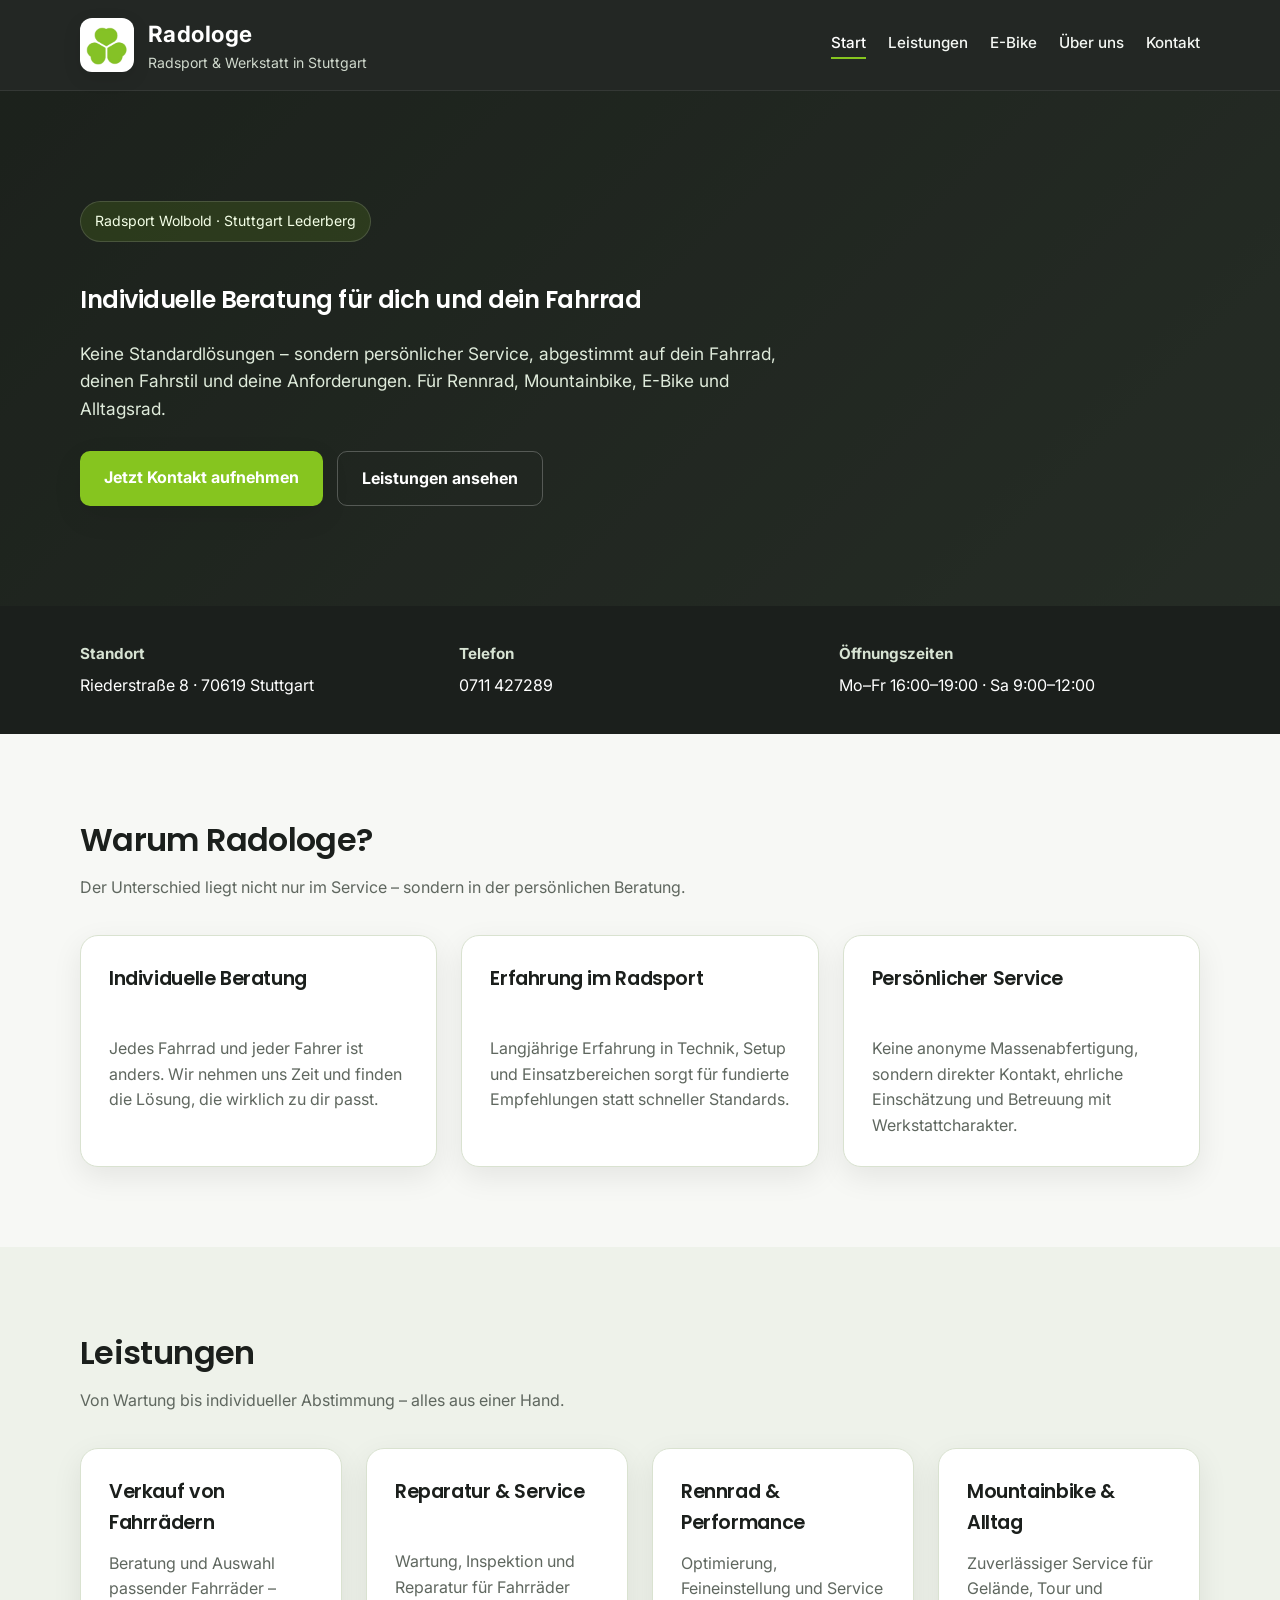
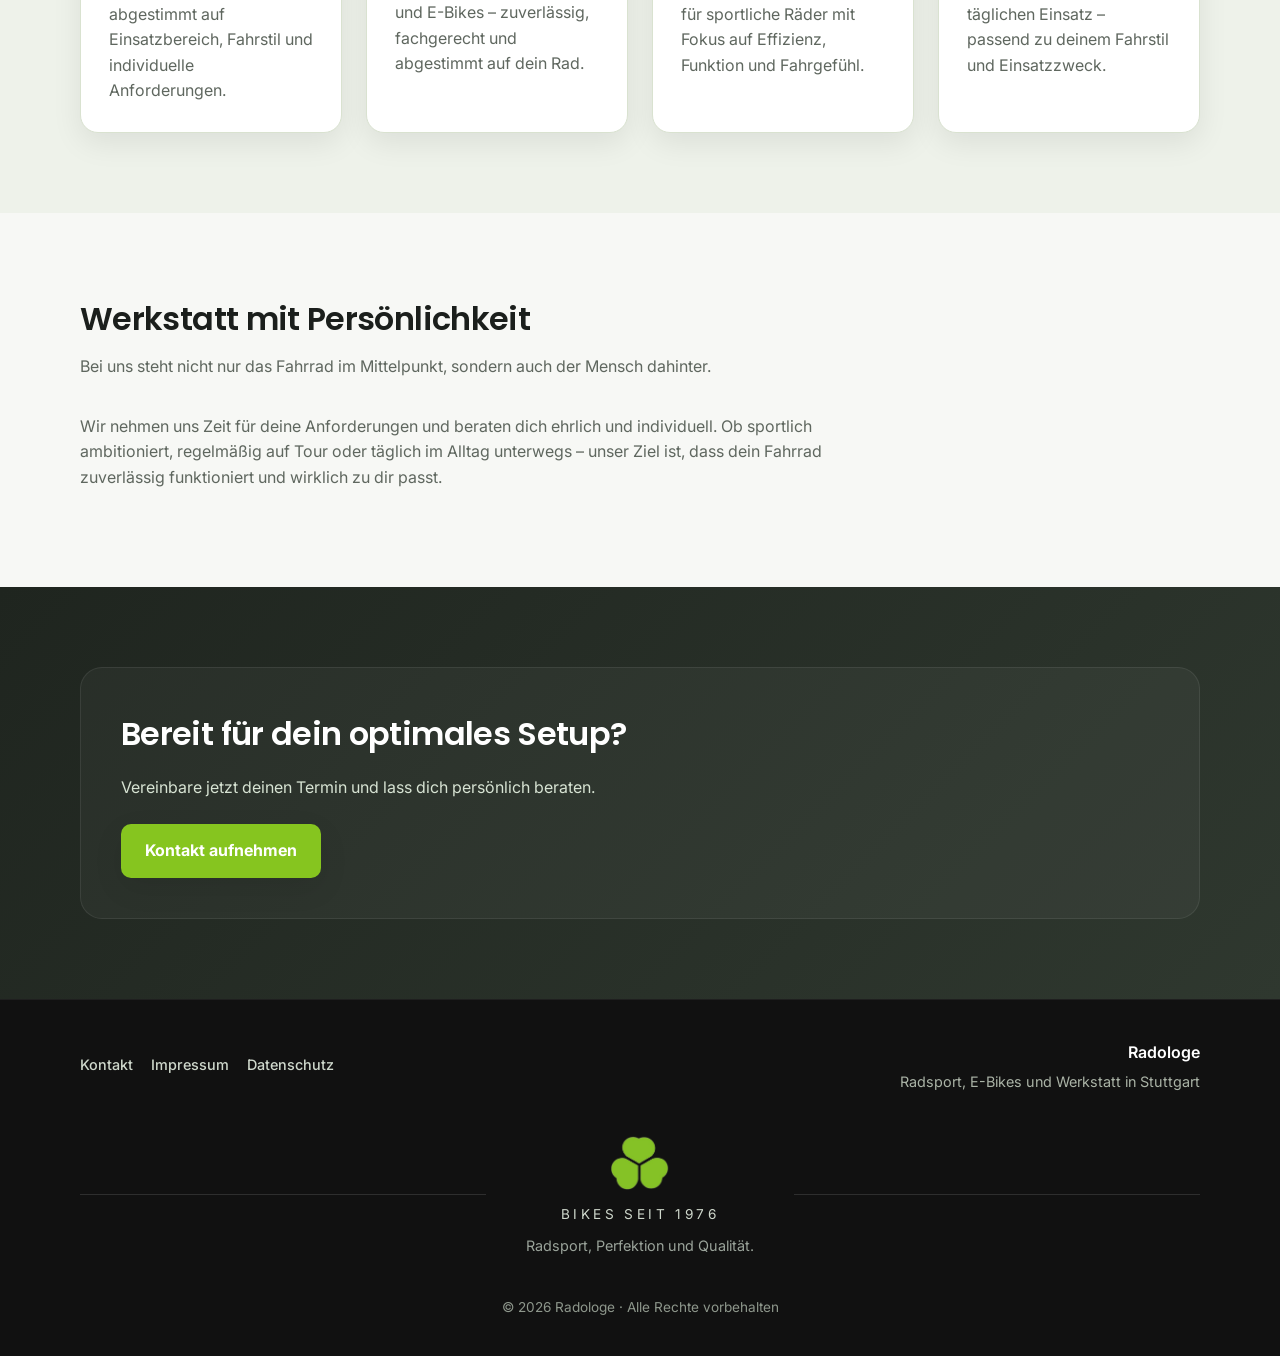
==== index.html @ ca6643ad "Add legal pages and unify footer design" ====
<!DOCTYPE html>
<html lang="de">
<head>
  <meta charset="UTF-8">
  <meta name="viewport" content="width=device-width, initial-scale=1.0">
  <title>Radologe – Fahrradwerkstatt Stuttgart</title>
  <meta name="description" content="Fahrradwerkstatt in Stuttgart mit individueller Beratung für Rennrad, Mountainbike und Alltagsrad. Service, Reparatur und persönliche Betreuung bei Radologe.">
  <link rel="stylesheet" href="assets/css/style.css">
  <link rel="preconnect" href="https://fonts.googleapis.com">
  <link rel="preconnect" href="https://fonts.gstatic.com" crossorigin>

  <link href="https://fonts.googleapis.com/css2?family=Inter:wght@300;400;500;600&family=Poppins:wght@500;600;700&display=swap" rel="stylesheet">
</head>
<body>

<header>
  <div class="container">
    <div class="brand">
      <img src="assets/images/logo.png" alt="Radologe Logo" class="brand-logo">
      <div>
        <p class="brand-title">Radologe</p>
        <p class="brand-subtitle">Radsport & Werkstatt in Stuttgart</p>
      </div>
    </div>

    <nav>
      <a href="./" class="active">Start</a>
      <a href="leistungen/">Leistungen</a>
      <a href="ebike/index.html">E-Bike</a>
      <a href="ueber-uns/index.html">Über uns</a>
      <a href="kontakt/">Kontakt</a>
    </nav>
  </div>
</header>

<main>
  <section class="hero">
    <div class="container">
      <div class="hero-content">
        <span class="hero-kicker">Radsport Wolbold · Stuttgart Lederberg</span>

        <h1>Individuelle Beratung für dich und dein Fahrrad</h1>

        <p>
          Keine Standardlösungen – sondern persönlicher Service, abgestimmt auf dein
          Fahrrad, deinen Fahrstil und deine Anforderungen. Für Rennrad, Mountainbike,
          E-Bike und Alltagsrad.
        </p>

        <div class="hero-actions">
          <a href="kontakt/" class="btn btn-primary">Jetzt Kontakt aufnehmen</a>
          <a href="leistungen/" class="btn btn-secondary">Leistungen ansehen</a>
        </div>
      </div>
    </div>
  </section>

  <section class="info-band">
    <div class="container">
      <div class="info-band-grid">
        <div class="info-item">
          <strong>Standort</strong>
          <span>Riederstraße 8 · 70619 Stuttgart</span>
        </div>
        <div class="info-item">
          <strong>Telefon</strong>
          <span>0711 427289</span>
        </div>
        <div class="info-item">
          <strong>Öffnungszeiten</strong>
          <span>Mo–Fr 16:00–19:00 · Sa 9:00–12:00</span>
        </div>
      </div>
    </div>
  </section>

  <section class="why-us">
    <div class="container">
      <div class="section-header">
        <h2>Warum Radologe?</h2>
        <p>Der Unterschied liegt nicht nur im Service – sondern in der persönlichen Beratung.</p>
      </div>

      <div class="service-grid">
        <article class="service-box">
          <h3>Individuelle Beratung</h3>
          <p>
            Jedes Fahrrad und jeder Fahrer ist anders. Wir nehmen uns Zeit und finden
            die Lösung, die wirklich zu dir passt.
          </p>
        </article>

        <article class="service-box">
          <h3>Erfahrung im Radsport</h3>
          <p>
            Langjährige Erfahrung in Technik, Setup und Einsatzbereichen sorgt für
            fundierte Empfehlungen statt schneller Standards.
          </p>
        </article>

        <article class="service-box">
          <h3>Persönlicher Service</h3>
          <p>
            Keine anonyme Massenabfertigung, sondern direkter Kontakt, ehrliche
            Einschätzung und Betreuung mit Werkstattcharakter.
          </p>
        </article>
      </div>
    </div>
  </section>

  <section class="services">
    <div class="container">
      <div class="section-header">
        <h2>Leistungen</h2>
        <p>Von Wartung bis individueller Abstimmung – alles aus einer Hand.</p>
      </div>

      <div class="service-grid">
        <article class="service-box">
          <h3>Verkauf von Fahrrädern</h3>
          <p>
            Beratung und Auswahl passender Fahrräder – abgestimmt auf Einsatzbereich,
            Fahrstil und individuelle Anforderungen.
          </p>
        </article>

        <article class="service-box">
          <h3>Reparatur & Service</h3>
          <p>
            Wartung, Inspektion und Reparatur für Fahrräder und E-Bikes –
            zuverlässig, fachgerecht und abgestimmt auf dein Rad.
          </p>
        </article>

        <article class="service-box">
          <h3>Rennrad & Performance</h3>
          <p>
            Optimierung, Feineinstellung und Service für sportliche Räder mit Fokus auf
            Effizienz, Funktion und Fahrgefühl.
          </p>
        </article>

        <article class="service-box">
          <h3>Mountainbike & Alltag</h3>
          <p>
            Zuverlässiger Service für Gelände, Tour und täglichen Einsatz – passend zu
            deinem Fahrstil und Einsatzzweck.
          </p>
        </article>
      </div>
    </div>
  </section>

  <section class="about-preview">
    <div class="container">
      <div class="section-header">
        <h2>Werkstatt mit Persönlichkeit</h2>
        <p>
          Bei uns steht nicht nur das Fahrrad im Mittelpunkt, sondern auch der Mensch dahinter.
        </p>
      </div>

      <p style="max-width: 760px; color: var(--muted);">
        Wir nehmen uns Zeit für deine Anforderungen und beraten dich ehrlich und individuell.
        Ob sportlich ambitioniert, regelmäßig auf Tour oder täglich im Alltag unterwegs – unser
        Ziel ist, dass dein Fahrrad zuverlässig funktioniert und wirklich zu dir passt.
      </p>
    </div>
  </section>



  <section class="cta">
    <div class="container">
      <div class="cta-box">
        <h2>Bereit für dein optimales Setup?</h2>
        <p>
          Vereinbare jetzt deinen Termin und lass dich persönlich beraten.
        </p>
        <a href="kontakt/index.html" class="btn btn-primary">Kontakt aufnehmen</a>
      </div>
    </div>
  </section>
</main>

<footer class="footer">
  <div class="container">

    <!-- TOP: Navigation + Branding -->
    <div class="footer-top">
      <nav class="footer-nav">
        <a href="kontakt/index.html">Kontakt</a>
        <a href="../impressum/index.html">Impressum</a>
        <a href="../datenschutz/index.html">Datenschutz</a>
      </nav>

      <div class="footer-brand">
        <p class="footer-title">Radologe</p>
        <p class="footer-tagline">
          Radsport, E-Bikes und Werkstatt in Stuttgart
        </p>
      </div>
    </div>

    <!-- MITTE: Logo + Slogan -->
    <div class="footer-center">
      <div class="footer-divider"></div>

      <div class="footer-logo-block">
        <img src="../assets/images/logo.png" alt="Radologe Logo" class="footer-logo">

        <p class="footer-slogan-title">BIKES SEIT 1976</p>
        <p class="footer-slogan-sub">
          Radsport, Perfektion und Qualität.
        </p>
      </div>

      <div class="footer-divider"></div>
    </div>

    <!-- BOTTOM -->
    <div class="footer-bottom">
      <p>© 2026 Radologe · Alle Rechte vorbehalten</p>
    </div>

  </div>
</footer>

<script src="assets/js/main.js" defer></script>
</body>
</html>
---- assets/css/style.css ----
:root {
    --accent: #86c51f;
    --accent-hover: #6eaa18;
    --accent-soft: #eef7dd;
    --dark: #1b1f1c;
    --dark-2: #2a2f2b;
    --text: #222624;
    --muted: #5f675f;
    --bg: #f7f8f5;
    --surface: #ffffff;
    --surface-alt: #eef2ea;
    --border: #d9e2d0;
    --shadow: 0 10px 30px rgba(0, 0, 0, 0.08);
    --radius: 18px;
}

* {
    box-sizing: border-box;
}

html {
    scroll-behavior: smooth;
}

body {
    margin: 0;
    font-family: 'Inter', Arial, sans-serif;
    background: var(--bg);
    color: var(--text);
    line-height: 1.6;
}

h1, h2, h3 {
    font-family: 'Poppins', sans-serif;
    font-weight: 600;
    letter-spacing: -0.02em;
}

img {
    max-width: 100%;
    display: block;
}

a {
    color: inherit;
    text-decoration: none;
}

.container {
    width: min(1120px, 92%);
    margin: 0 auto;
}

/* HEADER */
header {
    position: sticky;
    top: 0;
    z-index: 1000;
    background: rgba(27, 31, 28, 0.96);
    border-bottom: 1px solid rgba(255, 255, 255, 0.08);
    backdrop-filter: blur(8px);
}

header .container {
    display: flex;
    justify-content: space-between;
    align-items: center;
    min-height: 90px;
    gap: 24px;
}

.brand {
    display: flex;
    align-items: center;
    gap: 14px;
}

.brand-logo {
    width: 54px;
    height: 54px;
    object-fit: contain;
    background: white;
    border-radius: 12px;
    padding: 6px;
    box-shadow: 0 6px 18px rgba(0, 0, 0, 0.12);
}

.brand-title {
    color: #ffffff;
    font-size: 1.4rem;
    font-weight: 700;
    letter-spacing: 0.02em;
    margin: 0;
}

.brand-subtitle {
    color: #cfd8cc;
    font-size: 0.88rem;
    margin: 0;
}

nav {
    display: flex;
    gap: 22px;
    flex-wrap: wrap;
}

nav a {
    color: #f4f7f3;
    font-size: 0.95rem;
    font-weight: 500;
    position: relative;
    padding-bottom: 4px;
    transition: color 0.2s ease;
}
nav a.active {
    color: #ffffff;
}

nav a.active::after {
    width: 100%;
}

nav a:hover {
    color: #ffffff;
}

nav a::after {
    content: "";
    position: absolute;
    left: 0;
    bottom: 0;
    width: 0;
    height: 2px;
    background: var(--accent);
    transition: width 0.25s ease;
}

nav a:hover::after {
    width: 100%;
}

/* HERO */
.hero {
    background:
            linear-gradient(rgba(20, 24, 20, 0.65), rgba(20, 24, 20, 0.65)),
            linear-gradient(135deg, #2b332b 0%, #465246 100%);
    color: #ffffff;
    padding: 110px 0 100px;
}

.hero-content {
    max-width: 760px;
}

.hero-kicker {
    display: inline-block;
    background: rgba(134, 197, 31, 0.14);
    border: 1px solid rgba(255, 255, 255, 0.14);
    color: #f4ffe7;
    padding: 8px 14px;
    border-radius: 999px;
    font-size: 0.88rem;
    margin-bottom: 20px;
}

.hero h2 {
    font-size: clamp(2.3rem, 5vw, 4.2rem);
    line-height: 1.05;
    margin: 0 0 18px;
}

.hero p {
    max-width: 700px;
    font-size: 1.08rem;
    color: #dfebdb;
    margin: 0 0 28px;
}

.hero-actions {
    display: flex;
    gap: 14px;
    flex-wrap: wrap;
}

/* BUTTONS */
.btn {
    display: inline-block;
    padding: 14px 24px;
    border-radius: 10px;
    font-weight: 700;
    transition: 0.25s ease;
}

.btn-primary {
    background: var(--accent);
    color: #ffffff;
    box-shadow: var(--shadow);
}

.btn-primary:hover {
    background: var(--accent-hover);
    transform: translateY(-2px);
}

.btn-secondary {
    background: transparent;
    color: #ffffff;
    border: 1px solid rgba(255, 255, 255, 0.24);
}

.btn-secondary:hover {
    background: rgba(255, 255, 255, 0.08);
}

/* GENERAL SECTIONS */
section {
    padding: 80px 0;
}

.section-header {
    max-width: 720px;
    margin-bottom: 34px;
}

.section-header h2 {
    font-size: 2rem;
    margin: 0 0 10px;
    color: var(--dark);
}

.section-header p {
    margin: 0;
    color: var(--muted);
}

/* INFO BAND */
.info-band {
    background: var(--dark);
    color: #ffffff;
    padding: 26px 0;
}

.info-band-grid {
    display: grid;
    grid-template-columns: repeat(3, 1fr);
    gap: 18px;
}

.info-item {
    padding: 10px 0;
}

.info-item strong {
    display: block;
    font-size: 0.95rem;
    color: #d7e3d3;
    margin-bottom: 6px;
}

.info-item span {
    color: #ffffff;
    font-size: 1rem;
}

/* SERVICES */
.services {
    background: var(--surface-alt);
}

.service-grid {
    display: grid;
    grid-template-columns: repeat(auto-fit, minmax(250px, 1fr));
    gap: 24px;
}

.service-box {
    background: var(--surface);
    border: 1px solid var(--border);
    border-radius: var(--radius);
    padding: 28px;
    box-shadow: var(--shadow);
    transition: transform 0.25s ease, box-shadow 0.25s ease, border-color 0.25s ease;
    display: flex;
    flex-direction: column;
    justify-content: flex-start;
}

.service-box:hover {
    transform: translateY(-6px);
    box-shadow: 0 18px 40px rgba(0, 0, 0, 0.12);
    border-color: #bfd79e;
}

.service-box h3 {
    margin-top: 0;
    margin-bottom: 12px;
    font-size: 1.2rem;
    color: var(--dark);
    min-height: 60px;
    display: flex;
    align-items: flex-start;
}

.service-box p {
    margin: 0;
    color: var(--muted);
}

/* CTA */
.cta {
    background: linear-gradient(135deg, #1f251f 0%, #2f382f 100%);
    color: #ffffff;
}

.cta-box {
    background: rgba(255, 255, 255, 0.04);
    border: 1px solid rgba(255, 255, 255, 0.08);
    border-radius: 22px;
    padding: 40px;
}

.cta h2 {
    margin-top: 0;
    margin-bottom: 14px;
    font-size: 2rem;
}

.cta p {
    color: #d7e3d3;
    max-width: 740px;
    margin-bottom: 24px;
}

/* FOOTER */
.footer {
    background: #111;
    color: #d2d8cf;
    padding: 40px 0 24px;
    border-top: 1px solid rgba(255, 255, 255, 0.06);
}

.footer-top {
    display: flex;
    justify-content: space-between;
    align-items: center;
    gap: 24px;
    flex-wrap: wrap;
    margin-bottom: 24px;
}

.footer-nav {
    display: flex;
    gap: 18px;
    flex-wrap: wrap;
}

.footer-nav a {
    font-size: 0.9rem;
    color: #cfd8cc;
    transition: color 0.2s ease;
}

.footer-nav a:hover {
    color: var(--accent);
}

.footer-brand {
    text-align: right;
}

.footer-title {
    font-weight: 600;
    margin: 0;
    color: #ffffff;
}

.footer-tagline {
    font-size: 0.9rem;
    color: #aab3a6;
    margin: 4px 0 0;
}

.footer-bottom {
    text-align: center;
    font-size: 0.85rem;
    color: #8e978c;
}

.footer-center {
    display: flex;
    align-items: center;
    justify-content: center;
    gap: 40px;
    margin: 40px 0;
}

.footer-divider {
    flex: 1;
    height: 1px;
    background: rgba(255, 255, 255, 0.12);
}

.footer-logo-block {
    text-align: center;
    max-width: 320px;
}

.footer-logo {
    width: 60px;
    height: auto;
    margin: 0 auto 14px;
}

.footer-slogan-title {
    font-size: 0.85rem;
    letter-spacing: 0.25em;
    text-transform: uppercase;
    color: #cfd8cc;
    margin: 0 0 8px;
}

.footer-slogan-sub {
    font-size: 0.9rem;
    color: #9aa39a;
    margin: 0;
}

/* Responsive */
@media (max-width: 600px) {
    .footer-center {
        flex-direction: column;
        gap: 20px;
    }

    .footer-divider {
        width: 60%;
    }
}

@media (max-width: 600px) {
    .footer-top {
        flex-direction: column;
        align-items: flex-start;
    }

    .footer-brand {
        text-align: left;
    }
}

/* RESPONSIVE */
@media (max-width: 900px) {
    header .container {
        flex-direction: column;
        align-items: flex-start;
        padding: 16px 0;
    }

    nav {
        gap: 14px;
    }

    .info-band-grid,
    .service-grid {
        grid-template-columns: 1fr;
    }

    .hero {
        padding: 90px 0 80px;
    }

    .cta-box {
        padding: 28px;
    }
}

@media (max-width: 600px) {
    .brand {
        align-items: flex-start;
    }

    .brand-logo {
        width: 48px;
        height: 48px;
    }

    .hero h2 {
        font-size: 2.2rem;
    }

    .hero p {
        font-size: 1rem;
    }

    .hero-actions {
        flex-direction: column;
    }

    .btn {
        width: 100%;
        text-align: center;
    }
}
.hero-subpage {
    padding: 110px 0 100px;
}

.content-text {
    max-width: 760px;
    color: var(--muted);
    margin: 0 0 18px;
    font-size: 1.02rem;
}

.brands {
    padding: 80px 0;
}

.brand-grid {
    display: grid;
    grid-template-columns: repeat(2, 1fr);
    gap: 24px;
}

.brand-item {
    background: var(--surface);
    border: 1px solid var(--border);
    border-radius: var(--radius);
    padding: 24px;
    text-align: center;
}

.brand-item img {
    height: 60px;          /* 🔥 einheitliche Größe */
    width: auto;
    object-fit: contain;
    margin: 0 auto 16px;
    display: block;
}

.brand-item h3 {
    margin: 10px 0;
}

.brand-item p {
    color: var(--muted);
    margin: 0;
}

.map-box {
    text-align: center;
}

.team {
    padding: 80px 0;
}

.team-grid {
    display: grid;
    grid-template-columns: repeat(3, 1fr);
    gap: 24px;
}

.team-member {
    background: var(--surface);
    border: 1px solid var(--border);
    border-radius: var(--radius);
    padding: 28px;
    text-align: center;
    box-shadow: var(--shadow);

    display: flex;
    flex-direction: column;
    align-items: center;
}

.team-member img {
    width: 220px;
    height: 260px;
    object-fit: cover;
    object-position: top;
    border-radius: 16px;
    display: block;
    margin: 0 auto 16px;
    box-shadow: 0 10px 30px rgba(0, 0, 0, 0.1);
}

.team-member h3 {
    margin: 10px 0 4px;
}

.team-role {
    font-size: 0.9rem;
    color: var(--accent);
    margin-bottom: 12px;
}

.team-member p {
    text-align: center;
    max-width: 320px;
}

.press {
    padding: 80px 0 100px;
}

.press-card {
    display: grid;
    grid-template-columns: 500px 1fr;
    gap: 40px;

    background: var(--surface);
    border: 1px solid var(--border);
    border-radius: var(--radius);
    padding: 40px;
    box-shadow: var(--shadow);

    width: 100%;
    align-items: start;
}

.press-image {
    width: 100%;
}

.press-image img {
    width: 100%;
    height: auto;
    display: block;
    border-radius: 12px;
}

.press-content {
    padding-top: 10px;
    padding-bottom: 10px;
}

.press-content h3 {
    margin-top: 0;
    margin-bottom: 12px;
}

.press-source {
    font-size: 0.9rem;
    color: var(--accent);
    margin-bottom: 12px;
}

.press-image a img {
    transition: transform 0.3s ease;
}

.press-image a:hover img {
    transform: scale(1.03);
}
@media (max-width: 900px) {
    .team-grid {
        grid-template-columns: repeat(2, 1fr);
    }
}

@media (max-width: 768px) {

    .team-grid {
        grid-template-columns: 1fr;
    }

    .press-card {
        grid-template-columns: 1fr;
        padding: 24px;
        gap: 24px;
    }

    .press-image img {
        height: auto;
    }

    .press-content {
        padding: 0;
    }

}

.brand-models {
    padding: 80px 0;
    background: var(--surface-alt);
}

.bike-grid {
    display: grid;
    grid-template-columns: repeat(3, 1fr);
    gap: 24px;
}

.bike-card {
    background: var(--surface);
    border: 1px solid var(--border);
    border-radius: var(--radius);
    overflow: hidden;
    box-shadow: var(--shadow);
    display: flex;
    flex-direction: column;
    height: 100%;
    transition: transform 0.25s ease, box-shadow 0.25s ease;
}

.bike-card:hover {
    transform: translateY(-6px);
    box-shadow: 0 18px 40px rgba(0, 0, 0, 0.12);
}

.bike-image {
    aspect-ratio: 4 / 3;
    background: #f3f5ef;
    display: flex;
    align-items: center;
    justify-content: center;
    padding: 24px;
}

.bike-image img {
    max-width: 100%;
    max-height: 100%;
    object-fit: contain;
}

.bike-content {
    padding: 24px;
    display: flex;
    flex-direction: column;
    height: 100%;
}

.bike-brand {
    font-size: 0.85rem;
    font-weight: 600;
    color: var(--accent);
    margin: 0 0 10px;
    text-transform: uppercase;
    letter-spacing: 0.06em;
}

.bike-content h3 {
    margin: 0 0 12px;
    font-size: 1.35rem;
}

.bike-content p {
    color: var(--muted);
    margin: 0 0 20px;
}

.bike-actions {
    margin-top: auto;
    display: flex;
    flex-direction: column;
    gap: 12px;
}

@media (max-width: 1000px) {
    .bike-grid {
        grid-template-columns: repeat(2, 1fr);
    }
}

@media (max-width: 640px) {
    .bike-grid {
        grid-template-columns: 1fr;
    }
}
.btn-outline {
    display: inline-block;
    padding: 10px 16px;
    border: 1px solid var(--border);
    border-radius: var(--radius);
    text-decoration: none;
    font-size: 0.9rem;
    color: var(--text);
    background: transparent;
    transition: all 0.2s ease;
}

.btn-outline:hover {
    background: var(--surface-hover);
    border-color: var(--accent);
    color: var(--accent);
}

.section-header .btn {
    margin-top: 24px;
}

/* =========================
   Impressum / Rechtliches
========================= */

.page-hero {
    padding: 90px 0 50px;
    background: #f7f7f7;
    border-bottom: 1px solid #e5e5e5;
}

.eyebrow {
    margin: 0 0 12px;
    font-size: 0.9rem;
    font-weight: 700;
    text-transform: uppercase;
    letter-spacing: 0.08em;
    color: #777;
}

.page-hero h1 {
    margin: 0 0 16px;
    font-size: clamp(2.2rem, 5vw, 4rem);
    line-height: 1.1;
}

.page-intro {
    max-width: 700px;
    margin: 0;
    font-size: 1.05rem;
    line-height: 1.7;
    color: #555;
}

.legal-page {
    padding: 60px 0 100px;
}

.legal-layout {
    max-width: 900px;
}

.legal-card {
    background: #ffffff;
    border: 1px solid #e8e8e8;
    border-radius: 20px;
    padding: 40px;
    box-shadow: 0 10px 30px rgba(0, 0, 0, 0.04);
}

.legal-section + .legal-section {
    margin-top: 40px;
    padding-top: 40px;
    border-top: 1px solid #ececec;
}

.legal-section h2 {
    margin: 0 0 16px;
    font-size: 1.35rem;
    line-height: 1.3;
}

.legal-section p {
    margin: 0 0 16px;
    font-size: 1rem;
    line-height: 1.8;
    color: #333;
}

.legal-section a {
    color: inherit;
    text-decoration: underline;
    text-underline-offset: 3px;
}

.legal-section a:hover {
    opacity: 0.7;
}

@media (max-width: 768px) {
    .page-hero {
        padding: 70px 0 40px;
    }

    .legal-page {
        padding: 40px 0 70px;
    }

    .legal-card {
        padding: 24px;
        border-radius: 16px;
    }

    .legal-section + .legal-section {
        margin-top: 28px;
        padding-top: 28px;
    }

    .legal-section h2 {
        font-size: 1.2rem;
    }

    .legal-section p {
        font-size: 0.98rem;
        line-height: 1.7;
    }
}
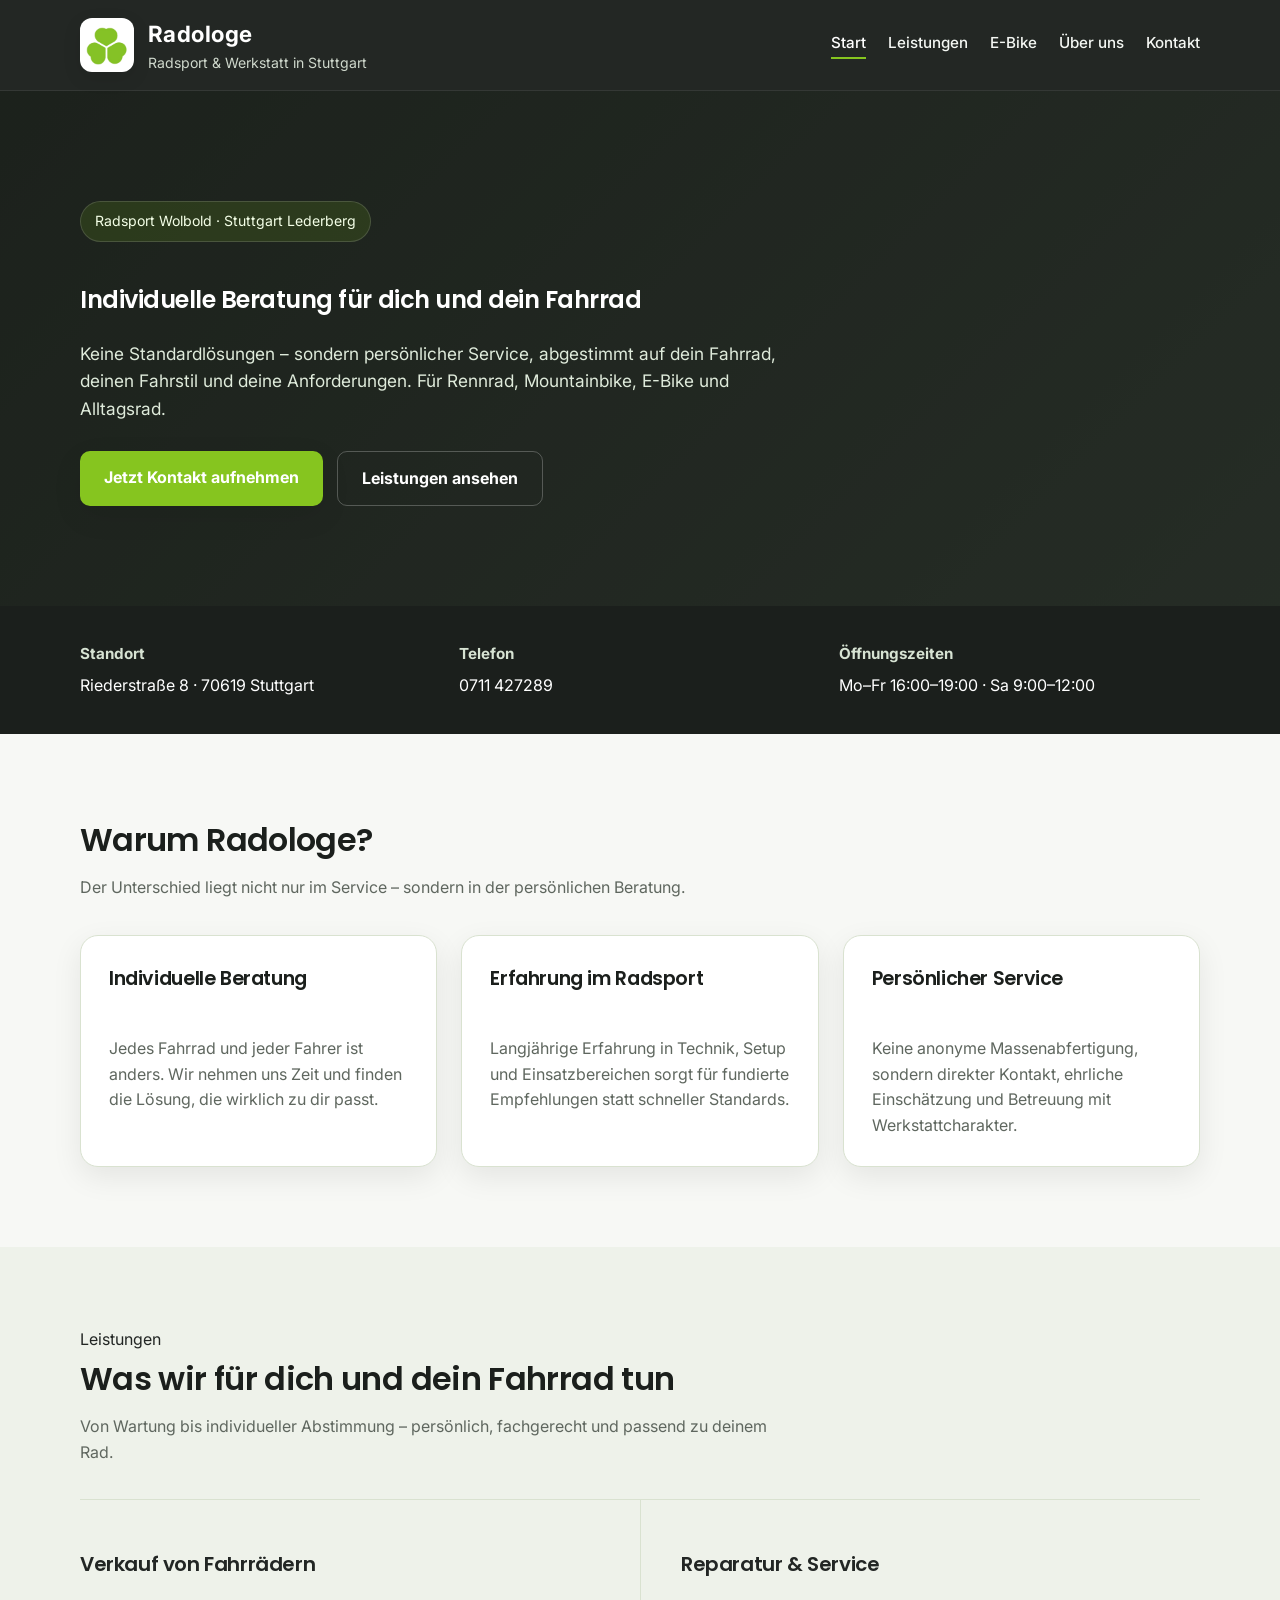
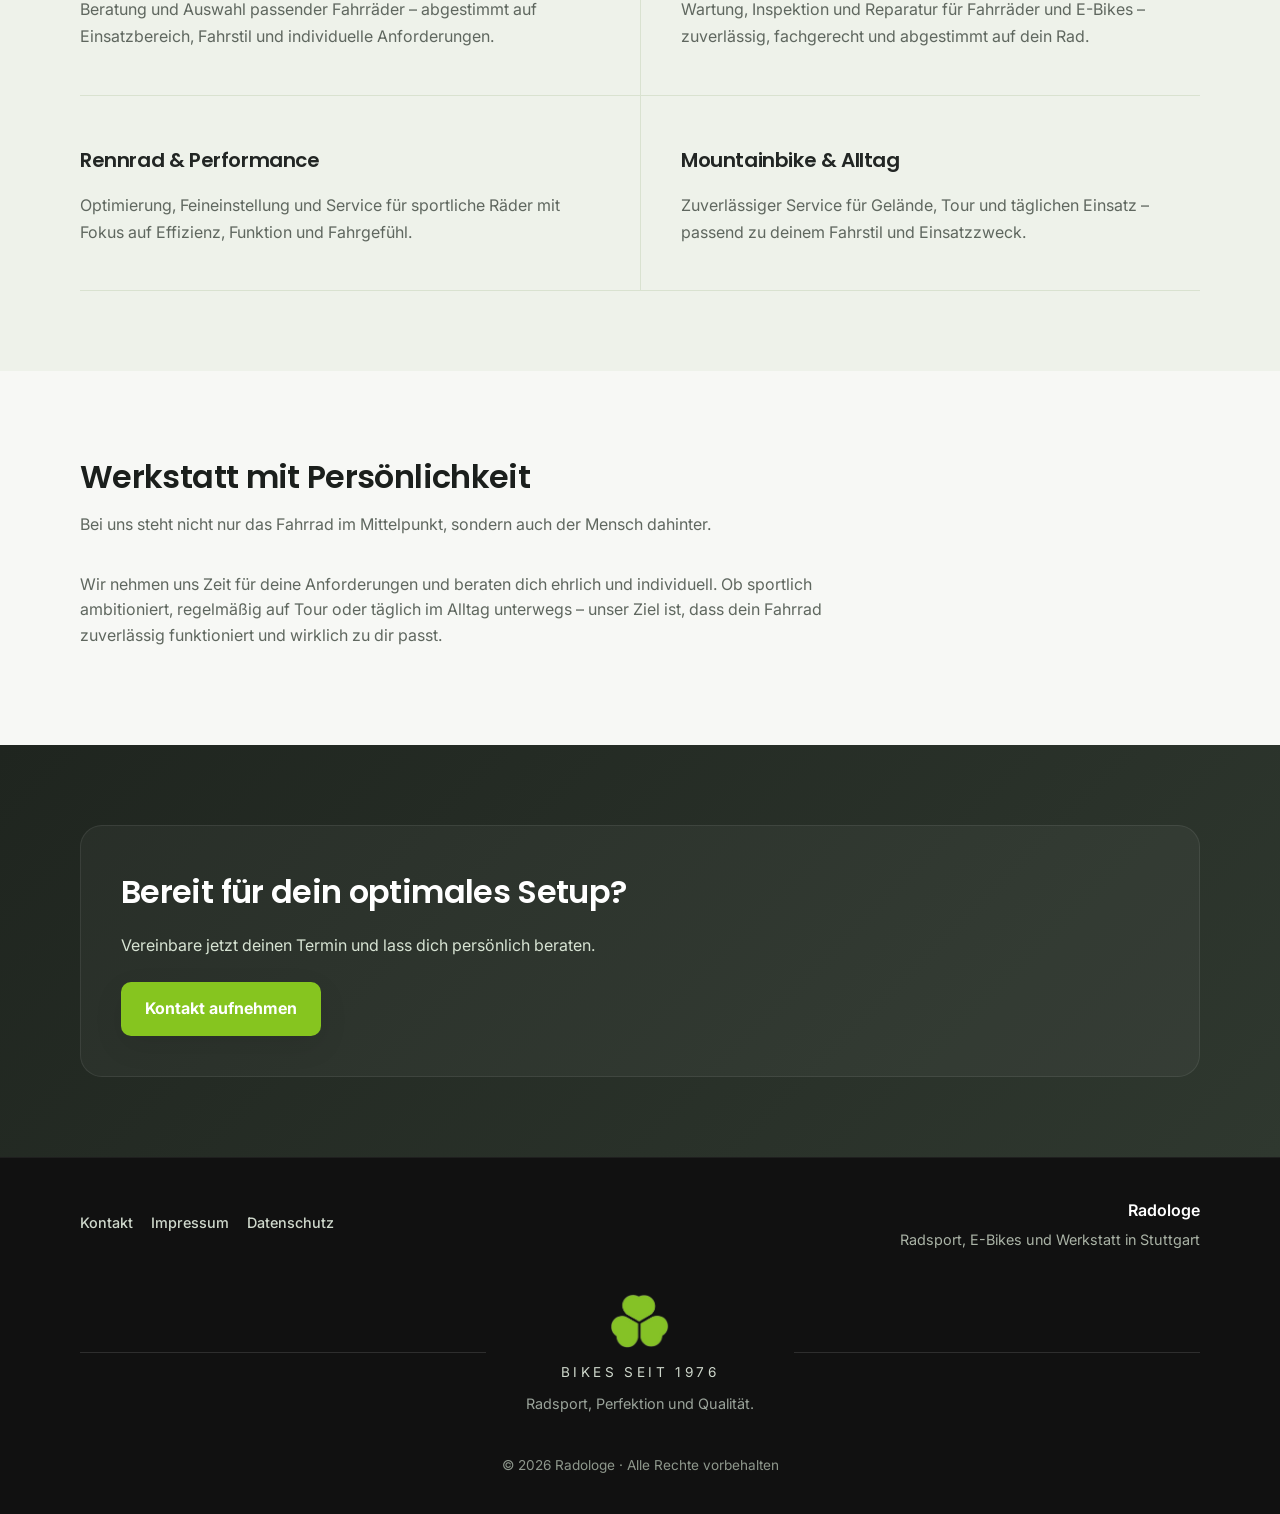
==== commit 2a6f7282: "Improve UI/UX: replace service boxes with clean list layout, add clickable contact info, and impleme" ====
--- a/index.html
+++ b/index.html
@@ -60,11 +60,18 @@
       <div class="info-band-grid">
         <div class="info-item">
           <strong>Standort</strong>
-          <span>Riederstraße 8 · 70619 Stuttgart</span>
-        </div>
+          <span>
+    <a href="https://www.google.com/maps/search/?api=1&query=Riederstraße+8+70619+Stuttgart" target="_blank" rel="noopener">
+      Riederstraße 8 · 70619 Stuttgart
+    </a>
+  </span>
+        </div>
+
         <div class="info-item">
           <strong>Telefon</strong>
-          <span>0711 427289</span>
+          <span>
+    <a href="tel:+49711427289">0711 427289</a>
+  </span>
         </div>
         <div class="info-item">
           <strong>Öffnungszeiten</strong>
@@ -109,45 +116,34 @@
     </div>
   </section>
 
-  <section class="services">
+  <section class="services" id="leistungen">
     <div class="container">
       <div class="section-header">
-        <h2>Leistungen</h2>
-        <p>Von Wartung bis individueller Abstimmung – alles aus einer Hand.</p>
-      </div>
-
-      <div class="service-grid">
-        <article class="service-box">
+        <span class="section-kicker">Leistungen</span>
+        <h2>Was wir für dich und dein Fahrrad tun</h2>
+        <p>Von Wartung bis individueller Abstimmung – persönlich, fachgerecht und passend zu deinem Rad.</p>
+      </div>
+
+      <div class="service-list">
+        <div class="service-item">
           <h3>Verkauf von Fahrrädern</h3>
-          <p>
-            Beratung und Auswahl passender Fahrräder – abgestimmt auf Einsatzbereich,
-            Fahrstil und individuelle Anforderungen.
-          </p>
-        </article>
-
-        <article class="service-box">
+          <p>Beratung und Auswahl passender Fahrräder – abgestimmt auf Einsatzbereich, Fahrstil und individuelle Anforderungen.</p>
+        </div>
+
+        <div class="service-item">
           <h3>Reparatur & Service</h3>
-          <p>
-            Wartung, Inspektion und Reparatur für Fahrräder und E-Bikes –
-            zuverlässig, fachgerecht und abgestimmt auf dein Rad.
-          </p>
-        </article>
-
-        <article class="service-box">
+          <p>Wartung, Inspektion und Reparatur für Fahrräder und E-Bikes – zuverlässig, fachgerecht und abgestimmt auf dein Rad.</p>
+        </div>
+
+        <div class="service-item">
           <h3>Rennrad & Performance</h3>
-          <p>
-            Optimierung, Feineinstellung und Service für sportliche Räder mit Fokus auf
-            Effizienz, Funktion und Fahrgefühl.
-          </p>
-        </article>
-
-        <article class="service-box">
+          <p>Optimierung, Feineinstellung und Service für sportliche Räder mit Fokus auf Effizienz, Funktion und Fahrgefühl.</p>
+        </div>
+
+        <div class="service-item">
           <h3>Mountainbike & Alltag</h3>
-          <p>
-            Zuverlässiger Service für Gelände, Tour und täglichen Einsatz – passend zu
-            deinem Fahrstil und Einsatzzweck.
-          </p>
-        </article>
+          <p>Zuverlässiger Service für Gelände, Tour und täglichen Einsatz – passend zu deinem Fahrstil und Einsatzzweck.</p>
+        </div>
       </div>
     </div>
   </section>
@@ -208,8 +204,7 @@
       <div class="footer-divider"></div>
 
       <div class="footer-logo-block">
-        <img src="../assets/images/logo.png" alt="Radologe Logo" class="footer-logo">
-
+        <img src="assets/images/logo.png" alt="Radologe Logo" class="footer-logo">
         <p class="footer-slogan-title">BIKES SEIT 1976</p>
         <p class="footer-slogan-sub">
           Radsport, Perfektion und Qualität.
--- a/assets/css/style.css
+++ b/assets/css/style.css
@@ -896,4 +896,63 @@
         font-size: 0.98rem;
         line-height: 1.7;
     }
-}+}
+.service-list {
+    display: grid;
+    grid-template-columns: 1fr 1fr;
+    gap: 0;
+    border-top: 1px solid var(--border);
+}
+
+.service-item {
+    padding: 28px 0;
+    border-bottom: 1px solid var(--border);
+}
+
+.service-item:nth-child(odd) {
+    padding-right: 40px;
+}
+
+.service-item:nth-child(even) {
+    padding-left: 40px;
+    border-left: 1px solid var(--border);
+}
+
+.service-item h3 {
+    margin-bottom: 10px;
+    font-size: 1.25rem;
+}
+
+.service-item p {
+    color: var(--muted);
+    line-height: 1.7;
+}
+
+@media (max-width: 768px) {
+    .service-list {
+        grid-template-columns: 1fr;
+    }
+
+    .service-item,
+    .service-item:nth-child(odd),
+    .service-item:nth-child(even) {
+        padding: 24px 0;
+        border-left: none;
+    }
+}
+
+.fade-in {
+    opacity: 0;
+    transform: translateY(30px);
+    transition: opacity 0.6s ease, transform 0.6s ease;
+}
+
+.fade-in.visible {
+    opacity: 1;
+    transform: translateY(0);
+}
+
+.fade-in:nth-child(1) { transition-delay: 0.1s; }
+.fade-in:nth-child(2) { transition-delay: 0.2s; }
+.fade-in:nth-child(3) { transition-delay: 0.3s; }
+.fade-in:nth-child(4) { transition-delay: 0.4s; }
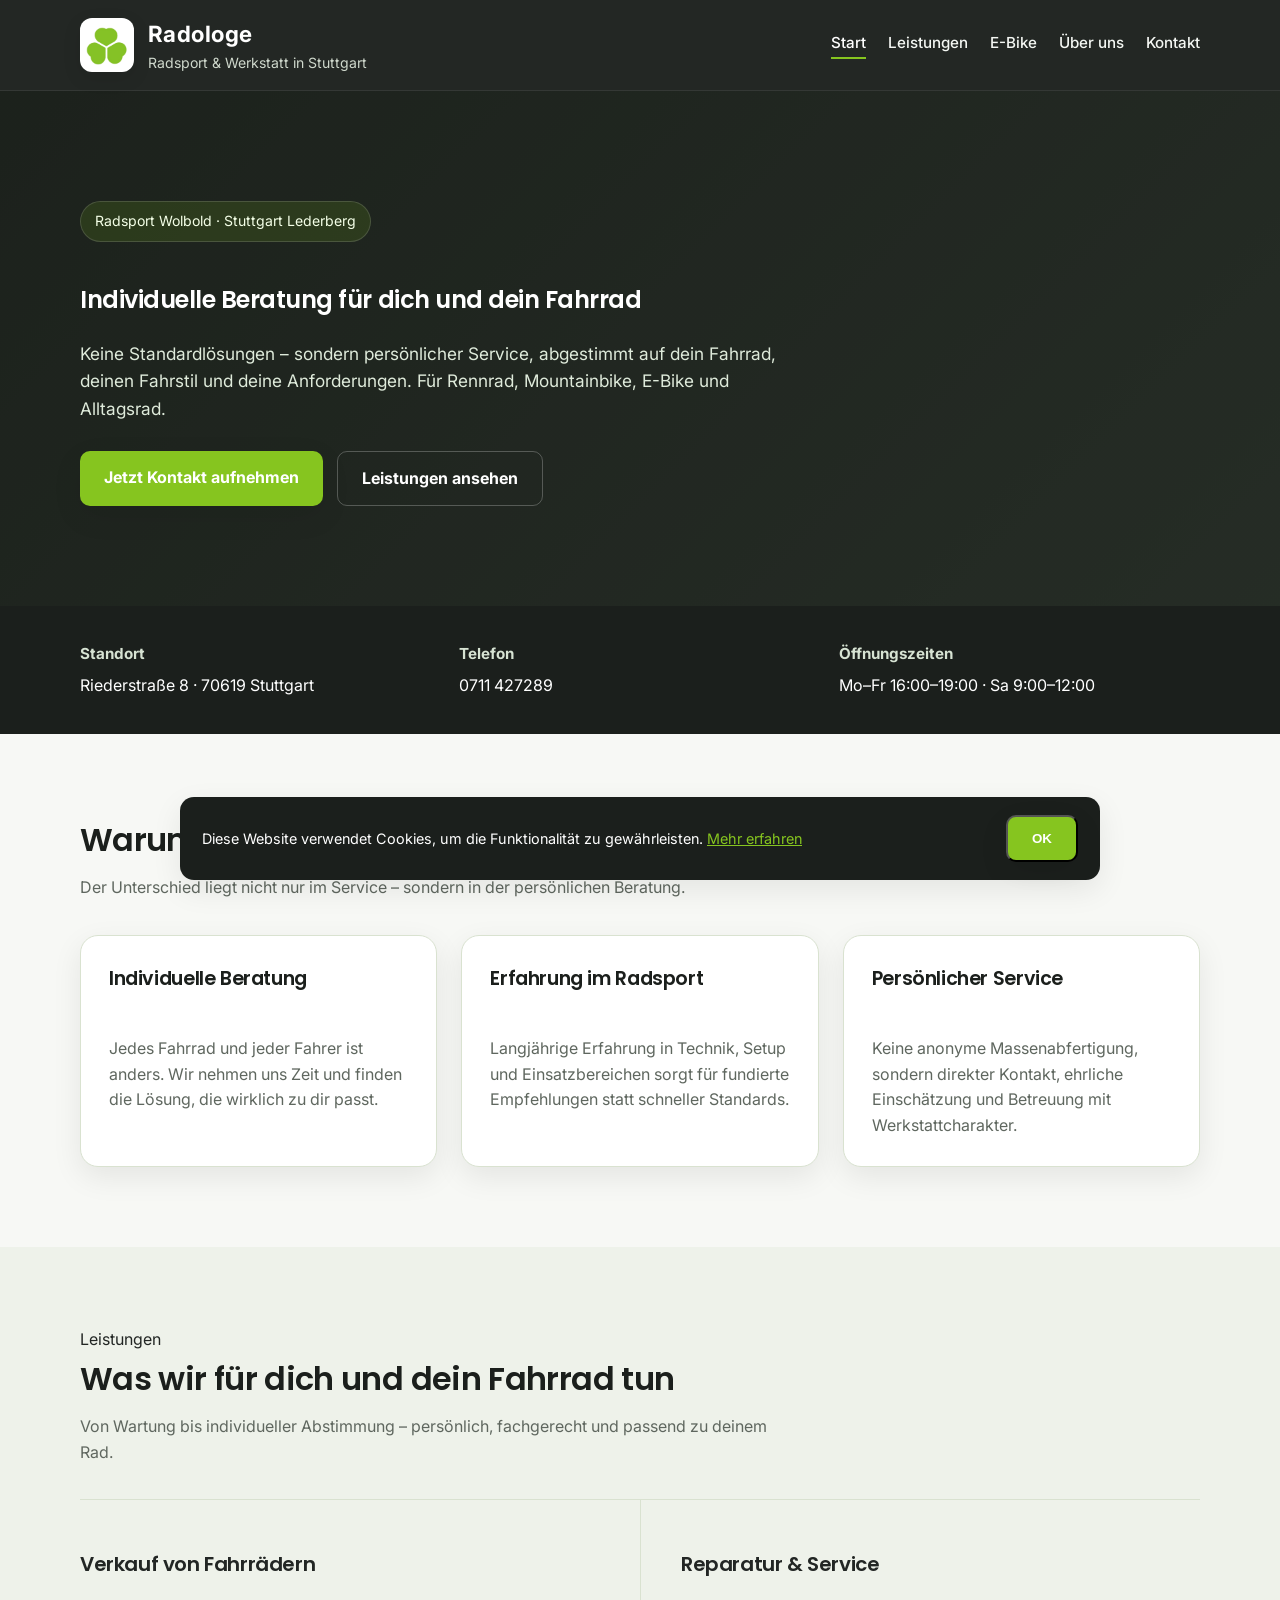
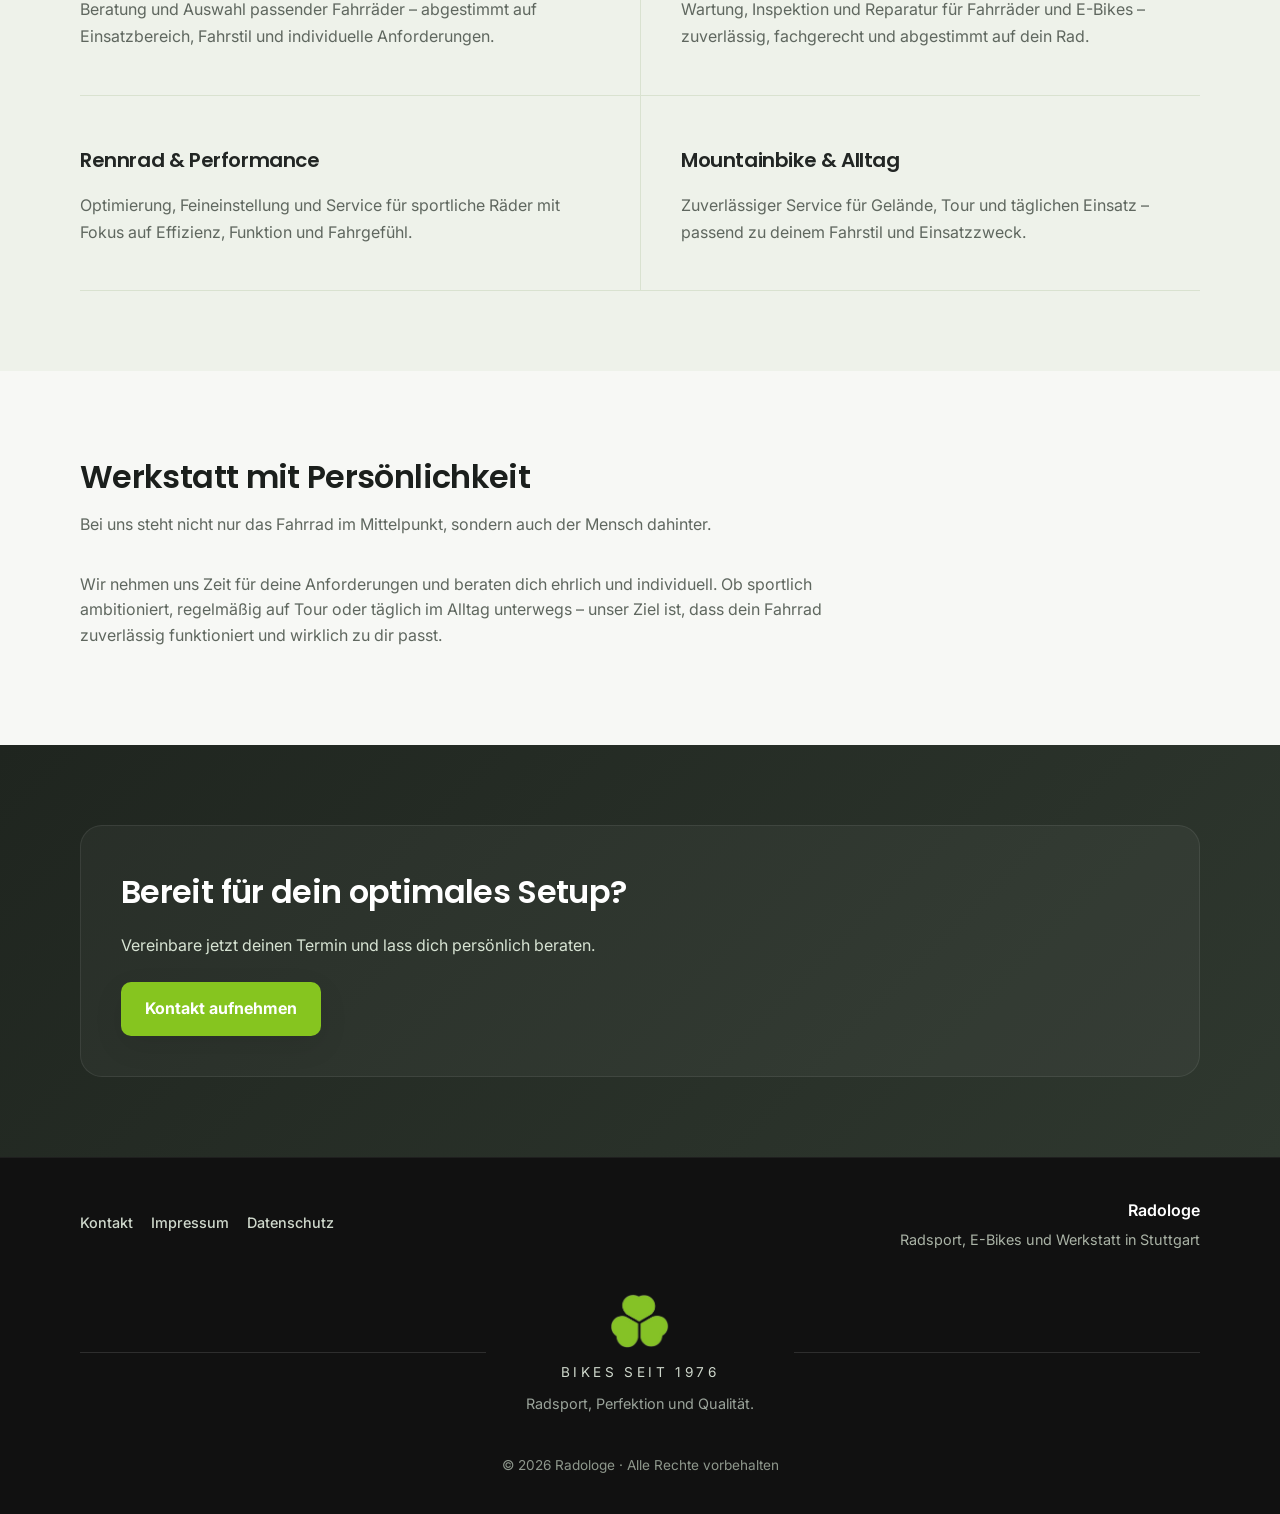
==== commit 15bfd15a: "Fix cookie banner positioning and styling: move CSS outside media queries, ensure fixed positioning," ====
--- a/index.html
+++ b/index.html
@@ -222,6 +222,15 @@
   </div>
 </footer>
 
+<div id="cookie-banner" class="cookie-banner hidden">
+  <p>
+    Diese Website verwendet Cookies, um die Funktionalität zu gewährleisten.
+    <a href="datenschutz/">Mehr erfahren</a>
+  </p>
+  <button id="cookie-accept" class="btn btn-primary">OK</button>
+</div>
+
+
 <script src="assets/js/main.js" defer></script>
 </body>
 </html>
--- a/assets/css/style.css
+++ b/assets/css/style.css
@@ -943,8 +943,8 @@
 
 .fade-in {
     opacity: 0;
-    transform: translateY(30px);
-    transition: opacity 0.6s ease, transform 0.6s ease;
+    transform: translateY(24px);
+    transition: opacity 0.55s ease, transform 0.55s ease;
 }
 
 .fade-in.visible {
@@ -952,7 +952,182 @@
     transform: translateY(0);
 }
 
-.fade-in:nth-child(1) { transition-delay: 0.1s; }
-.fade-in:nth-child(2) { transition-delay: 0.2s; }
-.fade-in:nth-child(3) { transition-delay: 0.3s; }
-.fade-in:nth-child(4) { transition-delay: 0.4s; }+
+
+.bike-list {
+    display: grid;
+    grid-template-columns: 1fr 1fr;
+    border-top: 1px solid var(--border);
+}
+
+.bike-item {
+    padding: 32px 0;
+    border-bottom: 1px solid var(--border);
+}
+
+.bike-item:nth-child(odd) {
+    padding-right: 40px;
+}
+
+.bike-item:nth-child(even) {
+    padding-left: 40px;
+    border-left: 1px solid var(--border);
+}
+
+.bike-item h3 {
+    margin-bottom: 10px;
+    font-size: 1.25rem;
+}
+
+.bike-item p {
+    color: var(--muted);
+    line-height: 1.7;
+}
+
+/* Mobile */
+@media (max-width: 768px) {
+    .bike-list {
+        grid-template-columns: 1fr;
+    }
+
+    .bike-item,
+    .bike-item:nth-child(odd),
+    .bike-item:nth-child(even) {
+        padding: 24px 0;
+        border-left: none;
+    }
+}
+
+.target-layout {
+    display: flex;
+    flex-direction: column;
+    gap: 50px;
+}
+
+.target-intro {
+    max-width: 700px;
+}
+
+.target-intro h2 {
+    margin: 10px 0 18px;
+    max-width: 620px;
+}
+
+.target-intro p {
+    color: var(--muted);
+    line-height: 1.7;
+    max-width: 620px;
+}
+
+.target-statements {
+    border-top: 1px solid var(--border);
+    max-width: 850px;
+}
+
+.target-statement {
+    display: block;
+    padding: 32px 0;
+    border-bottom: 1px solid var(--border);
+}
+
+.target-statement h3 {
+    margin-bottom: 8px;
+    font-size: 1.3rem;
+}
+
+.target-statement p {
+    color: var(--muted);
+    line-height: 1.7;
+    max-width: 620px;
+}
+
+@media (max-width: 768px) {
+    .target-layout {
+        gap: 36px;
+    }
+
+    .target-statement {
+        padding: 28px 0;
+    }
+}
+
+@media (max-width: 768px) {
+    section {
+        padding: 52px 0;
+    }
+
+    .hero {
+        padding: 72px 0 64px;
+    }
+
+    .info-band {
+        padding: 20px 0;
+    }
+
+    .section-header {
+        margin-bottom: 26px;
+    }
+
+    .brands,
+    .team,
+    .press,
+    .brand-models {
+        padding: 52px 0;
+    }
+
+    .target-layout {
+        gap: 28px;
+    }
+
+    .target-statement {
+        padding: 24px 0;
+    }
+}
+
+
+    .cookie-banner {
+        position: fixed !important;
+        left: 50% !important;
+        bottom: 20px !important;
+        transform: translateX(-50%) !important;
+
+        width: min(920px, 92%);
+        background: var(--dark);
+        color: #ffffff;
+        padding: 18px 22px;
+        border-radius: 14px;
+        box-shadow: var(--shadow);
+
+        display: flex;
+        align-items: center;
+        justify-content: space-between;
+        gap: 18px;
+
+        z-index: 999999 !important;
+    }
+
+    .cookie-banner.hidden {
+        display: none !important;
+    }
+
+    .cookie-banner p {
+        margin: 0;
+        font-size: 0.9rem;
+    }
+
+    .cookie-banner a {
+        color: var(--accent);
+        text-decoration: underline;
+    }
+
+    @media (max-width: 768px) {
+        .cookie-banner {
+            flex-direction: column;
+            align-items: flex-start;
+            bottom: 14px !important;
+        }
+
+        .cookie-banner .btn {
+            width: 100%;
+        }
+    }
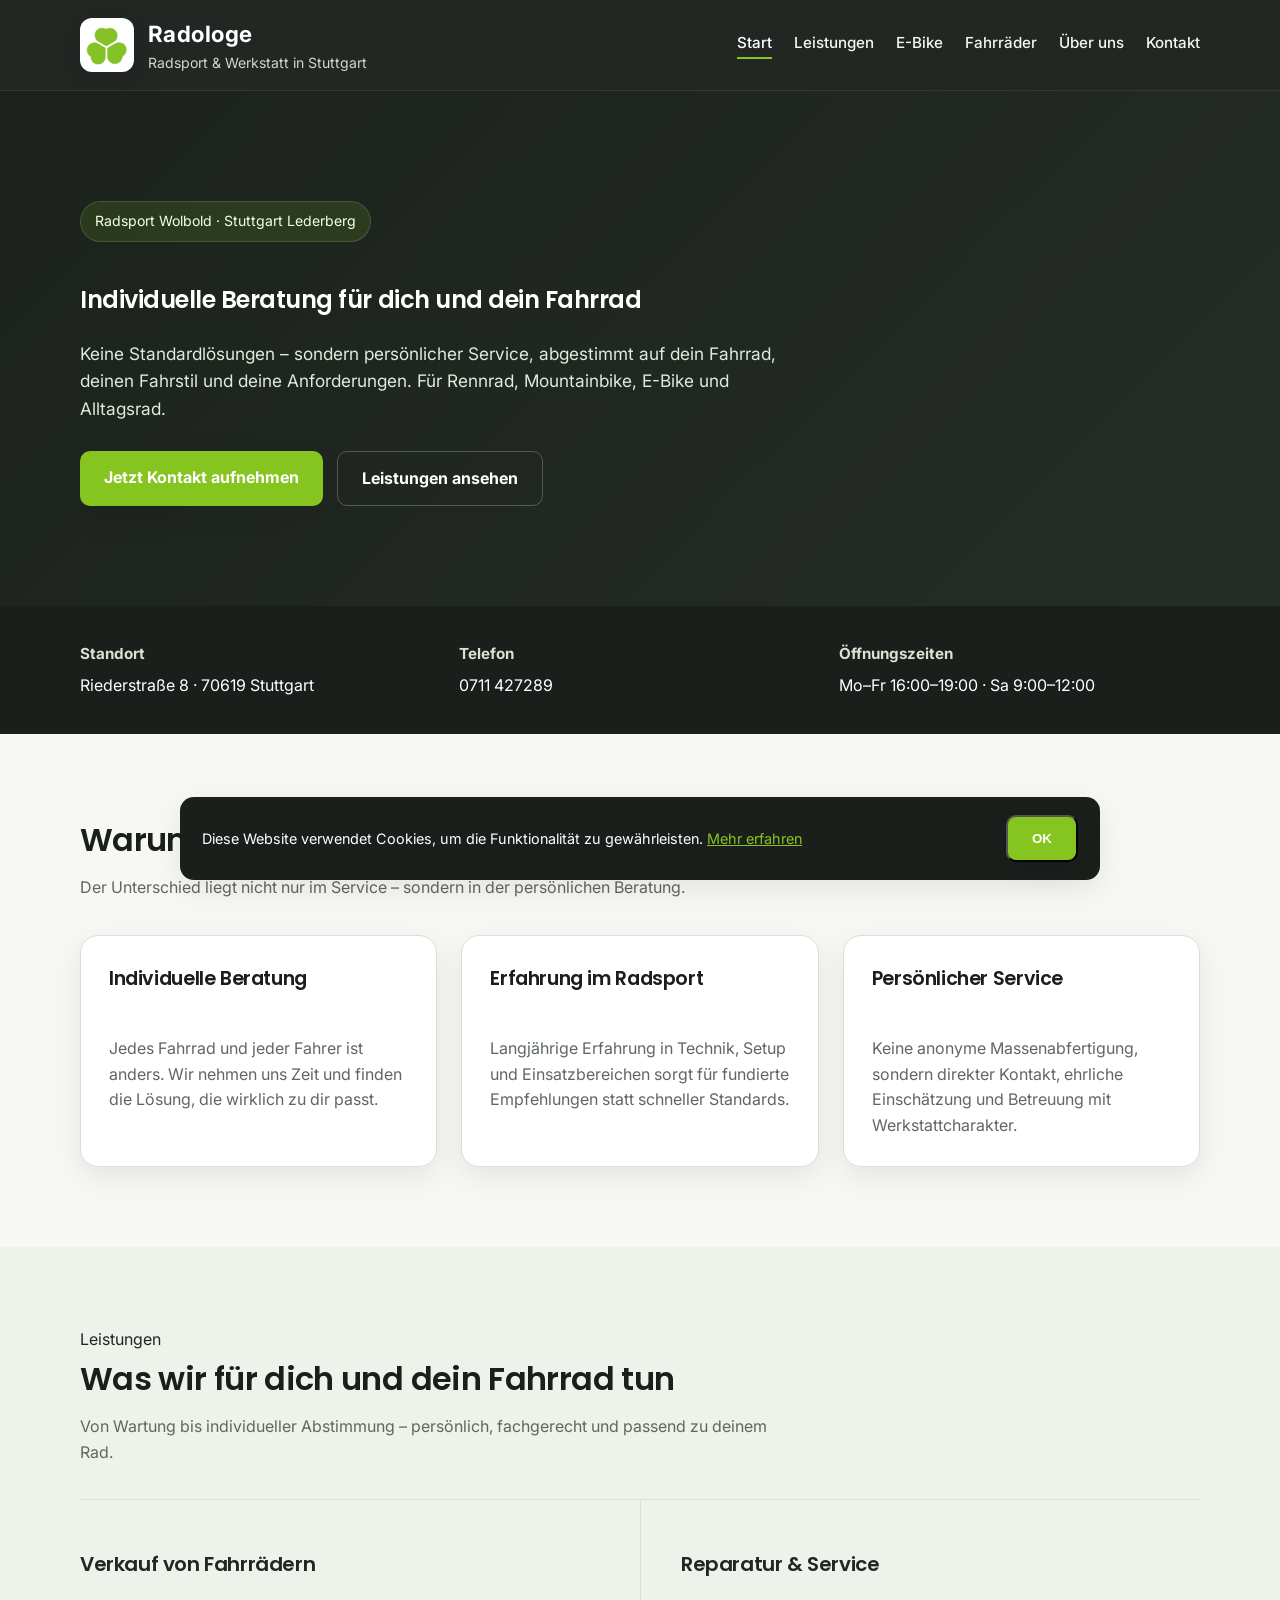
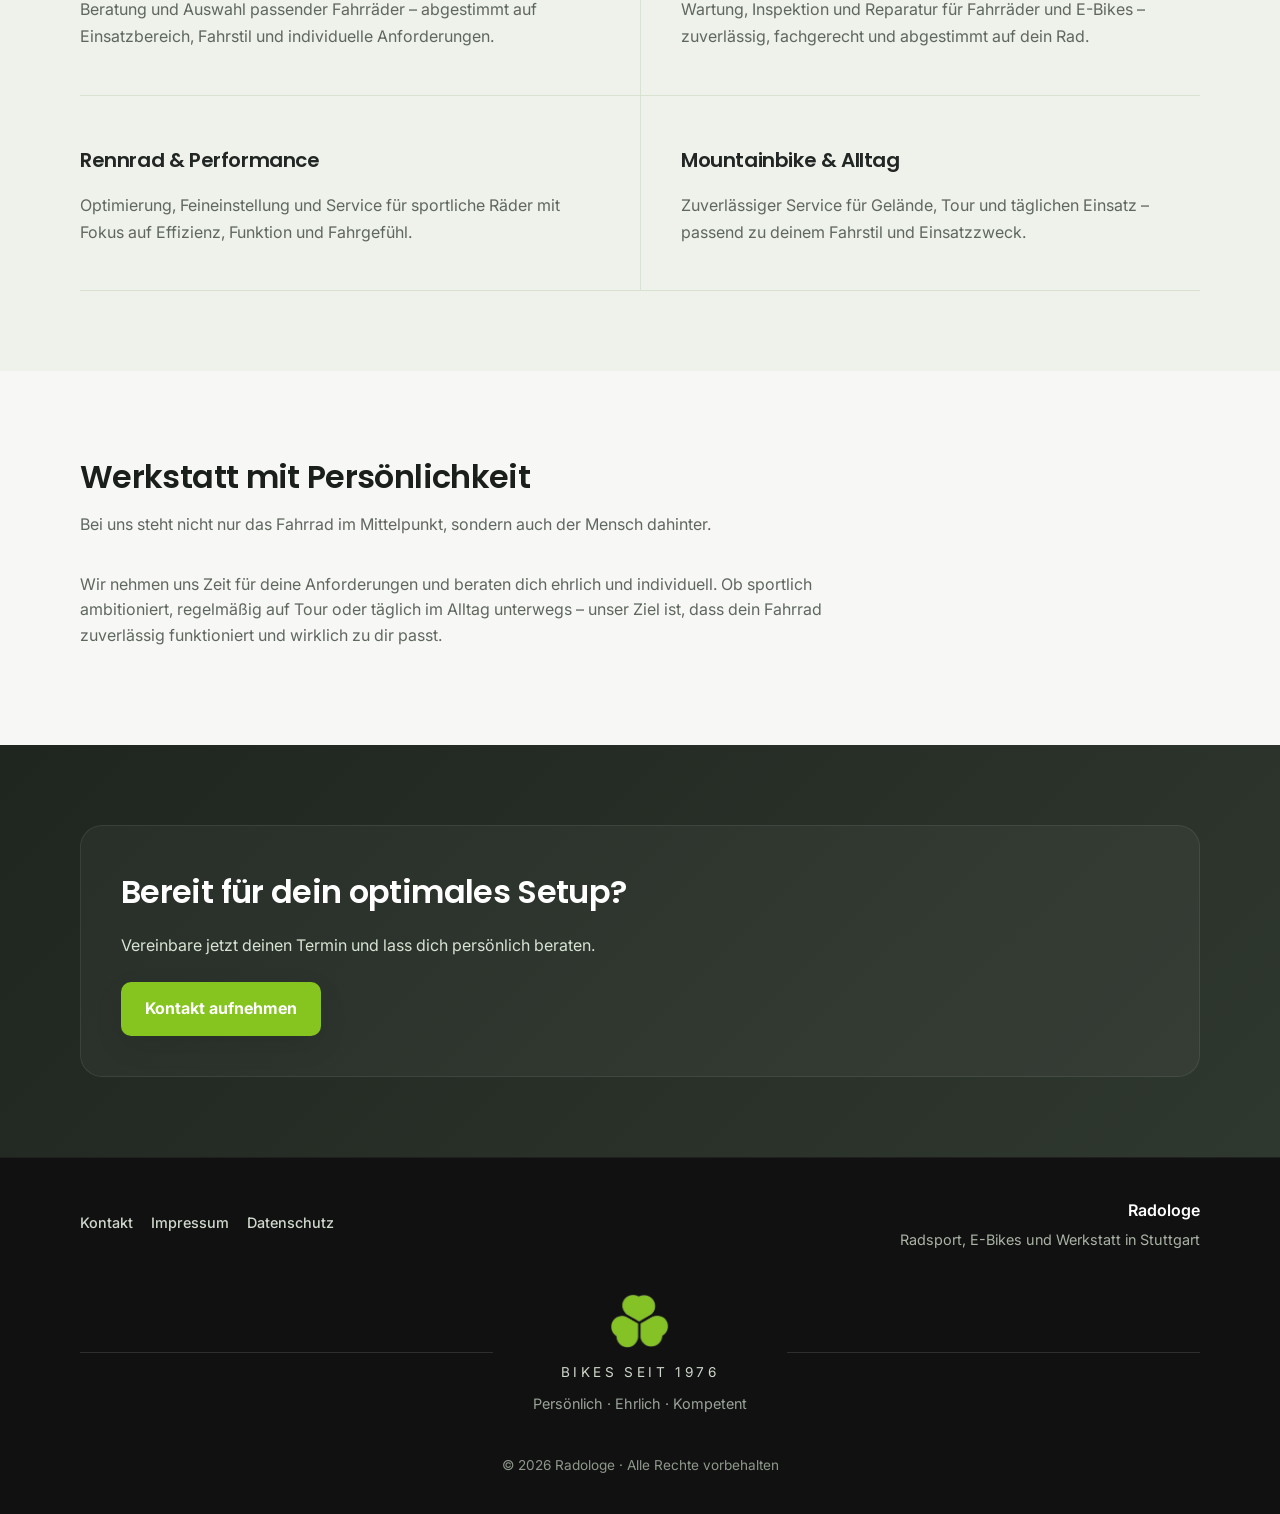
==== commit 8890bb21: "Add Merida and Basso e-bike sections with model previews and manufacturer links, update layout for b" ====
--- a/index.html
+++ b/index.html
@@ -27,6 +27,7 @@
       <a href="./" class="active">Start</a>
       <a href="leistungen/">Leistungen</a>
       <a href="ebike/index.html">E-Bike</a>
+      <a href="../fahrraeder/index.html">Fahrräder</a>
       <a href="ueber-uns/index.html">Über uns</a>
       <a href="kontakt/">Kontakt</a>
     </nav>
@@ -207,7 +208,7 @@
         <img src="assets/images/logo.png" alt="Radologe Logo" class="footer-logo">
         <p class="footer-slogan-title">BIKES SEIT 1976</p>
         <p class="footer-slogan-sub">
-          Radsport, Perfektion und Qualität.
+          Persönlich · Ehrlich · Kompetent
         </p>
       </div>
 
--- a/assets/css/style.css
+++ b/assets/css/style.css
@@ -1130,4 +1130,78 @@
         .cookie-banner .btn {
             width: 100%;
         }
-    }+    }
+
+.bike-brands {
+    background: var(--surface-alt);
+}
+
+.brand-showcase-grid {
+    display: grid;
+    grid-template-columns: repeat(3, 1fr);
+    gap: 24px;
+}
+
+.brand-showcase-card {
+    background: var(--surface);
+    border: 1px solid var(--border);
+    border-radius: var(--radius);
+    padding: 30px;
+    box-shadow: var(--shadow);
+    display: flex;
+    flex-direction: column;
+    min-height: 100%;
+    transition: transform 0.25s ease, box-shadow 0.25s ease, border-color 0.25s ease;
+}
+
+.brand-showcase-card:hover {
+    transform: translateY(-6px);
+    box-shadow: 0 18px 40px rgba(0, 0, 0, 0.12);
+    border-color: #bfd79e;
+}
+
+.brand-showcase-top {
+    margin-bottom: 22px;
+    padding-bottom: 18px;
+    border-bottom: 1px solid var(--border);
+}
+
+.brand-name {
+    display: block;
+    font-family: 'Poppins', sans-serif;
+    font-size: 1.7rem;
+    font-weight: 700;
+    letter-spacing: -0.03em;
+    color: var(--dark);
+}
+
+.brand-showcase-card p {
+    color: var(--muted);
+    line-height: 1.7;
+    margin: 0 0 24px;
+}
+
+.brand-showcase-card .btn {
+    margin-top: auto;
+}
+
+.brand-note {
+    margin: 28px 0 0;
+    color: var(--muted);
+    font-size: 0.95rem;
+    max-width: 760px;
+}
+
+@media (max-width: 900px) {
+    .brand-showcase-grid {
+        grid-template-columns: 1fr;
+    }
+
+    .brand-showcase-card {
+        padding: 26px;
+    }
+}
+
+.brand-models-light {
+    background: var(--bg);
+}
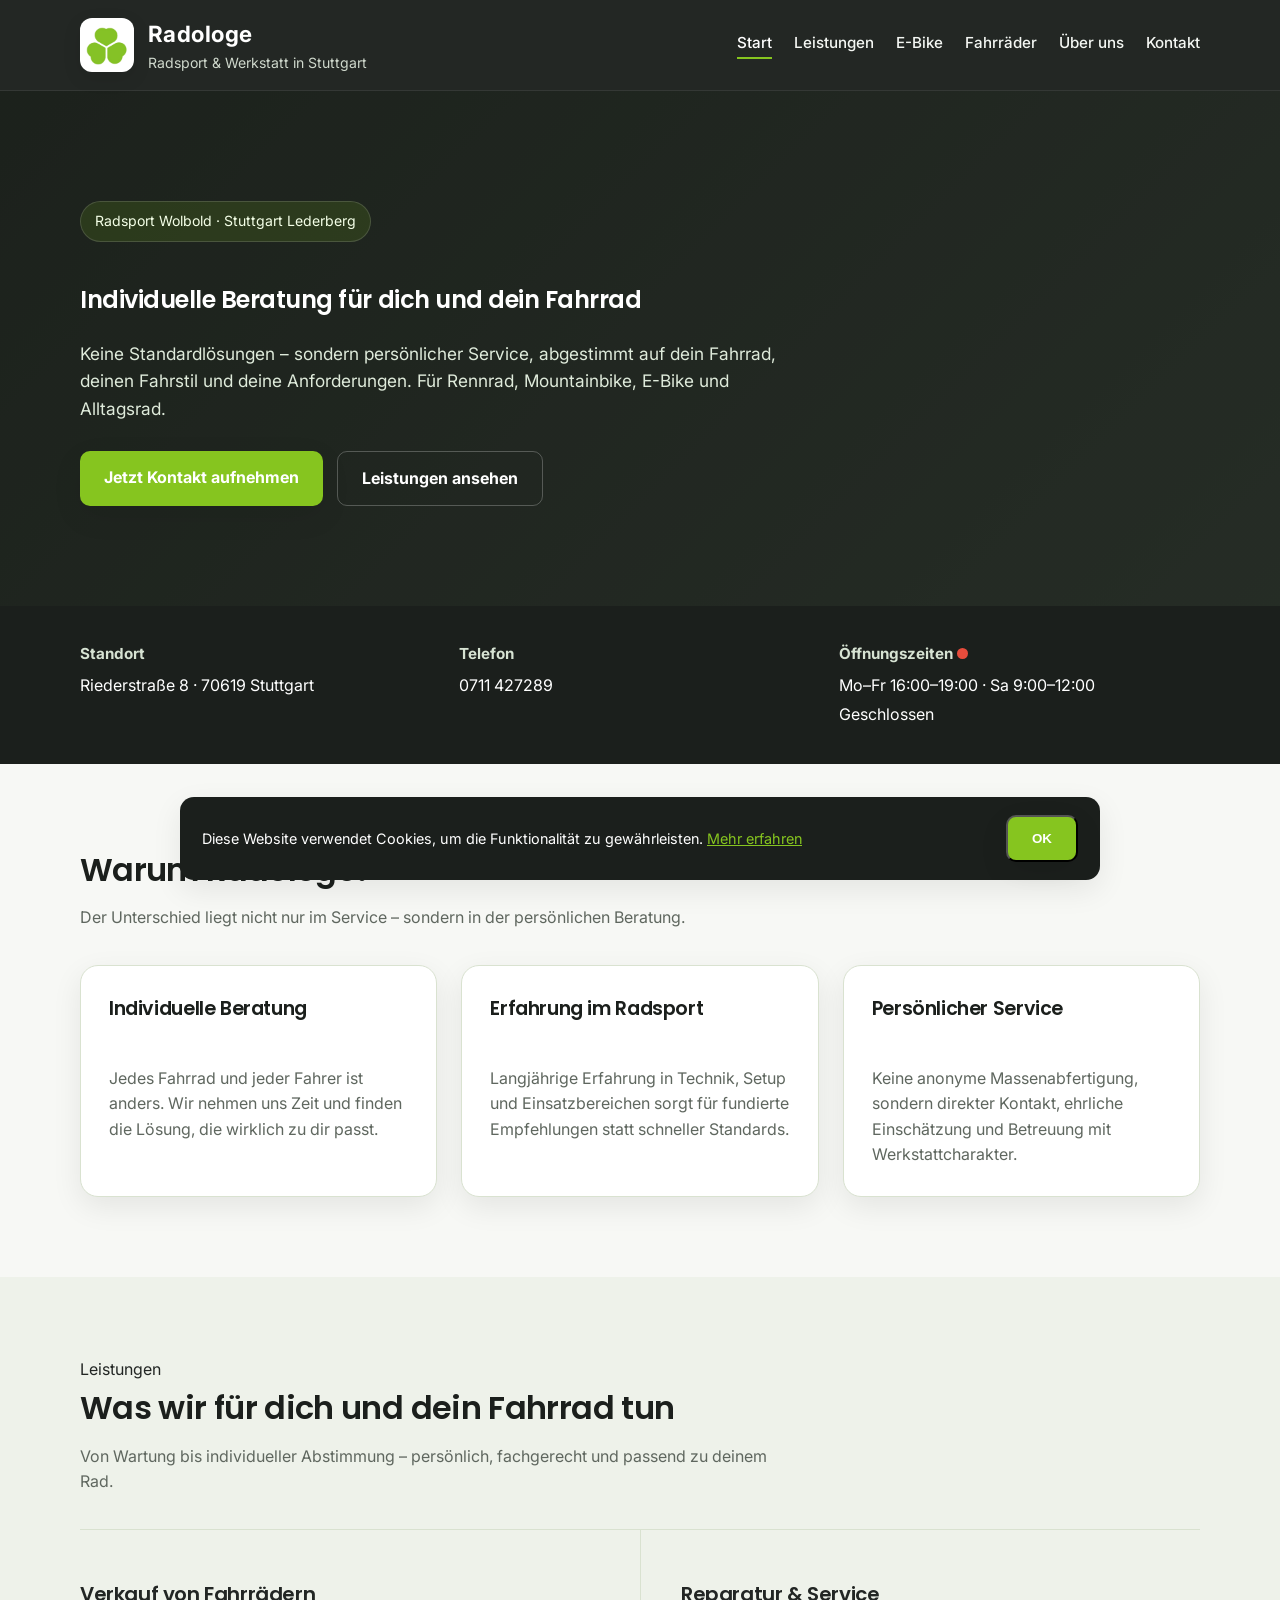
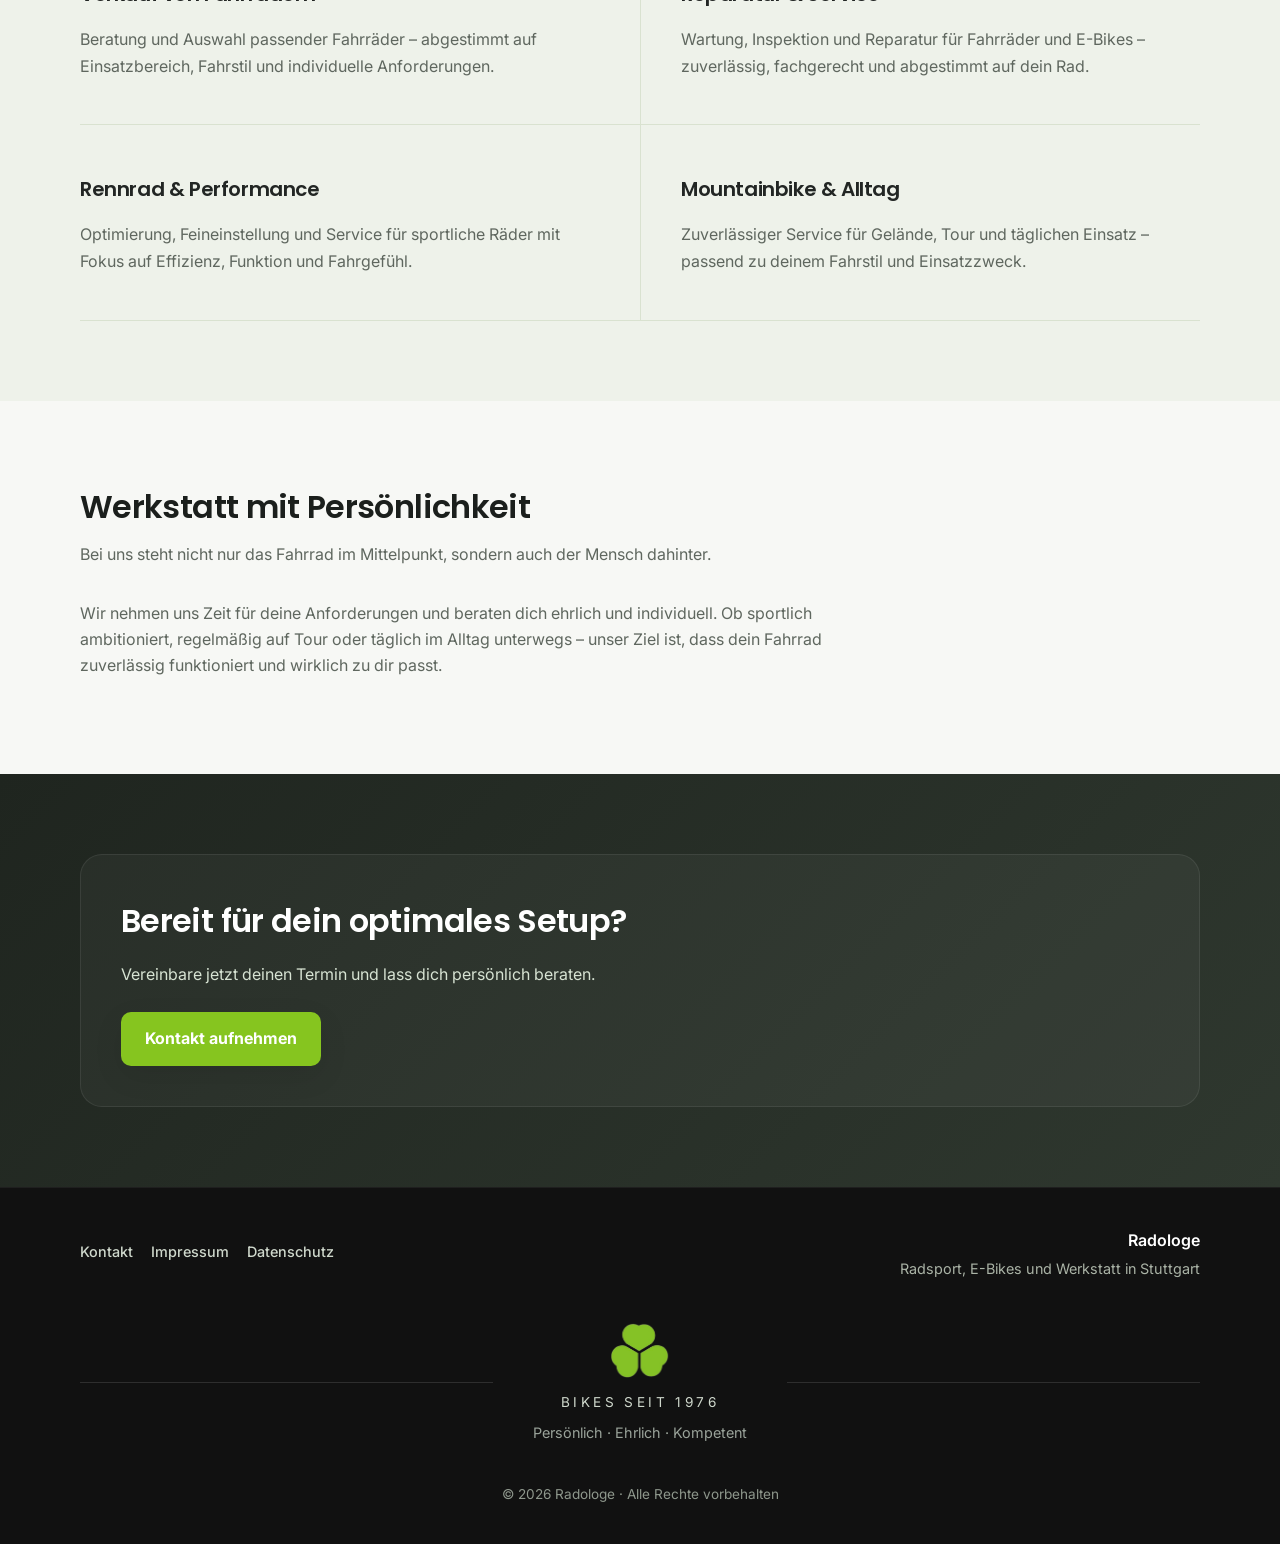
==== commit 8e0c159c: "Add dynamic opening status with colored indicator and improve wording for opening times display" ====
--- a/index.html
+++ b/index.html
@@ -75,8 +75,18 @@
   </span>
         </div>
         <div class="info-item">
-          <strong>Öffnungszeiten</strong>
-          <span>Mo–Fr 16:00–19:00 · Sa 9:00–12:00</span>
+          <strong class="opening-title">
+            Öffnungszeiten
+            <span class="status-dot"></span>
+          </strong>
+
+          <span>
+    Mo–Fr 16:00–19:00 · Sa 9:00–12:00
+  </span>
+
+          <span id="opening-status-small" class="opening-status-small">
+    Wird geprüft...
+  </span>
         </div>
       </div>
     </div>
--- a/assets/css/style.css
+++ b/assets/css/style.css
@@ -1204,4 +1204,99 @@
 
 .brand-models-light {
     background: var(--bg);
+}
+
+.consulting {
+    background: var(--surface-alt);
+}
+
+.consulting-layout {
+    display: grid;
+    grid-template-columns: 0.8fr 1.2fr;
+    gap: 60px;
+    align-items: center;
+}
+
+.consulting-image img {
+    width: 100%;
+    max-width: 420px;
+    border-radius: var(--radius);
+    box-shadow: var(--shadow);
+    object-fit: cover;
+}
+
+.consulting-content .content-text {
+    margin-bottom: 30px;
+    color: var(--muted);
+}
+
+@media (max-width: 900px) {
+    .consulting-layout {
+        grid-template-columns: 1fr;
+        gap: 40px;
+    }
+}
+
+.service-link {
+    display: block;
+    color: inherit;
+    text-decoration: none;
+    cursor: pointer;
+}
+
+.opening-title {
+    display: flex;
+    align-items: center;
+    gap: 8px;
+}
+
+.status-dot {
+    width: 1.5em;
+    height: 1.5em;
+    border-radius: 50%;
+    background: gray;
+    display: inline-block;
+}
+
+.status-dot.open {
+    background: #2ecc71;
+}
+
+.status-dot.closed {
+    background: #e74c3c;
+}
+
+.opening-status {
+    margin-top: 10px;
+    font-weight: 600;
+    color: var(--muted);
+}
+
+.opening-title {
+    display: flex;
+    align-items: center;
+    gap: 6px;
+}
+
+.status-dot {
+    width: 0.7em;
+    height: 0.7em;
+    border-radius: 50%;
+    background: gray;
+    display: inline-block;
+}
+
+.status-dot.open {
+    background: #2ecc71;
+}
+
+.status-dot.closed {
+    background: #e74c3c;
+}
+
+.opening-status-small {
+    display: block;
+    font-size: 0.9rem;
+    margin-top: 4px;
+    color: #d7e3d3;
 }
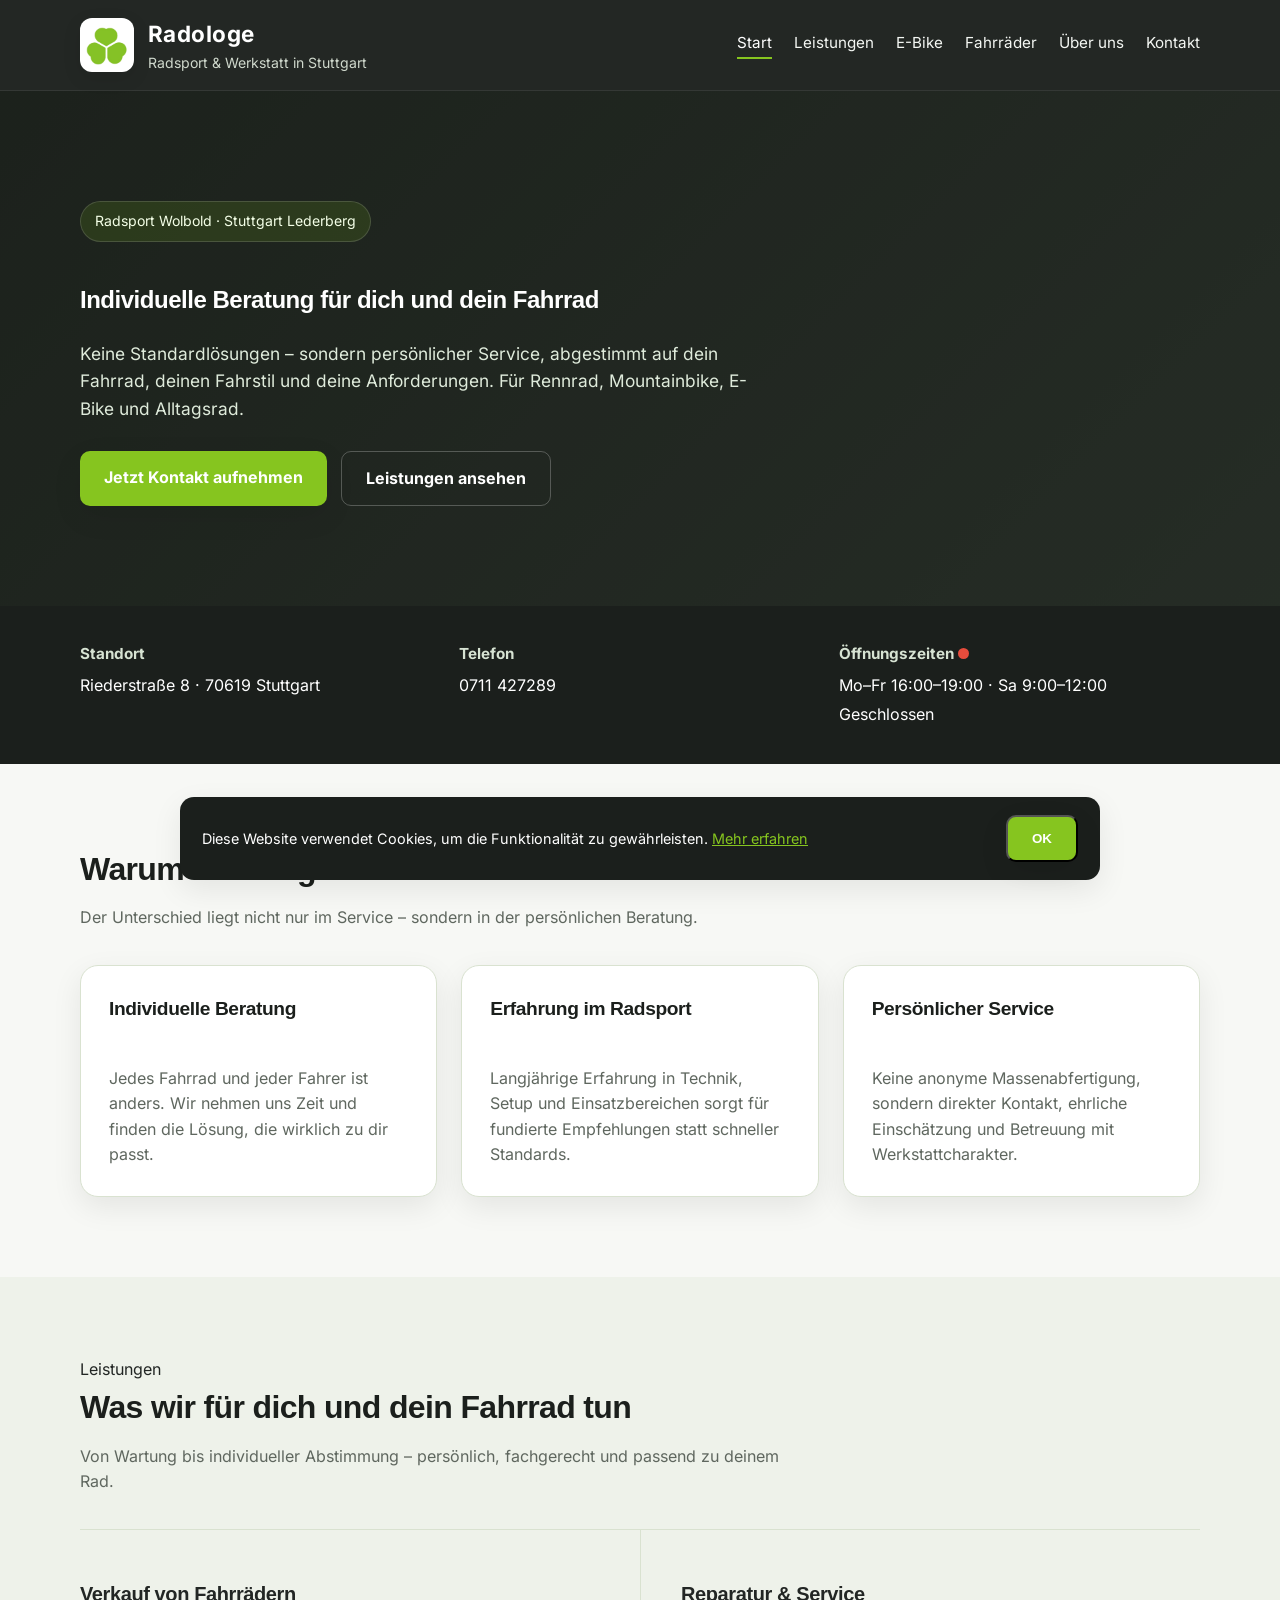
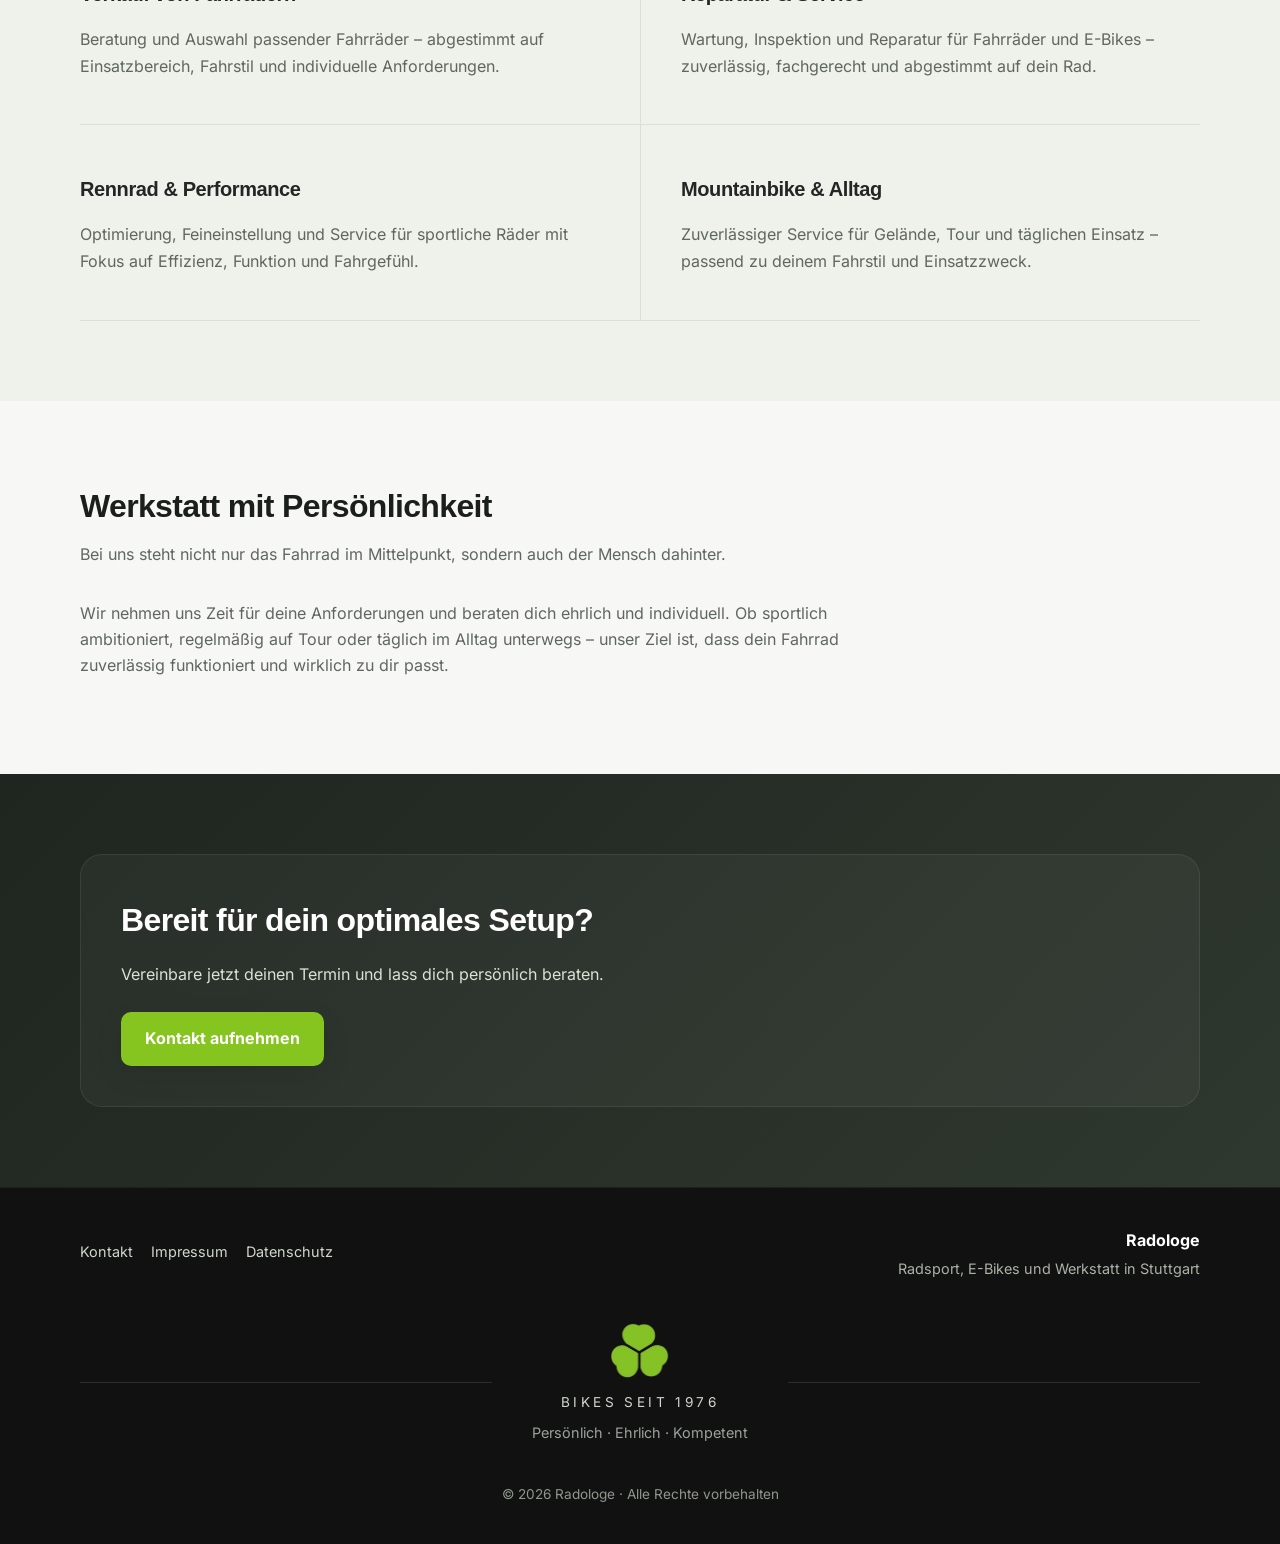
==== commit c89c9458: "fonts" ====
--- a/index.html
+++ b/index.html
@@ -4,13 +4,59 @@
   <meta charset="UTF-8">
   <meta name="viewport" content="width=device-width, initial-scale=1.0">
   <title>Radologe – Fahrradwerkstatt Stuttgart</title>
+  <link rel="icon" href="assets/images/favicon.ico">
+  <link rel="icon" type="image/png" sizes="32x32" href="assets/images/favicon-32x32.png">
+  <link rel="icon" type="image/png" sizes="16x16" href="assets/images/favicon-16x16.png">
+  <link rel="apple-touch-icon" href="assets/images/apple-icon-180x180.png">
   <meta name="description" content="Fahrradwerkstatt in Stuttgart mit individueller Beratung für Rennrad, Mountainbike und Alltagsrad. Service, Reparatur und persönliche Betreuung bei Radologe.">
+  <script type="application/ld+json">
+    {
+      "@context": "https://schema.org",
+      "@type": "BicycleStore",
+      "name": "Radologe",
+      "description": "Fahrradwerkstatt und Radsport-Fachgeschäft in Stuttgart mit Beratung, Verkauf, Wartung und Reparatur für Fahrräder und E-Bikes.",
+      "url": "https://ratzgge.github.io/radologe-relaunch/",
+      "logo": "https://ratzgge.github.io/radologe-relaunch/assets/images/logo.png",
+      "image": "https://ratzgge.github.io/radologe-relaunch/assets/images/logo.png",
+      "telephone": "+49 711 427289",
+      "address": {
+        "@type": "PostalAddress",
+        "streetAddress": "Riederstraße 8",
+        "postalCode": "70619",
+        "addressLocality": "Stuttgart",
+        "addressCountry": "DE"
+      },
+      "openingHoursSpecification": [
+        {
+          "@type": "OpeningHoursSpecification",
+          "dayOfWeek": [
+            "Monday",
+            "Tuesday",
+            "Wednesday",
+            "Thursday",
+            "Friday"
+          ],
+          "opens": "16:00",
+          "closes": "19:00"
+        },
+        {
+          "@type": "OpeningHoursSpecification",
+          "dayOfWeek": "Saturday",
+          "opens": "09:00",
+          "closes": "12:00"
+        }
+      ],
+      "sameAs": [
+        "https://www.centurion.de/de-de/group/bike-kategorien-18",
+        "https://www.merida-bikes.com/de-de",
+        "https://bassobikes.com/de/fahrrader"
+      ]
+    }
+  </script>
   <link rel="stylesheet" href="assets/css/style.css">
-  <link rel="preconnect" href="https://fonts.googleapis.com">
-  <link rel="preconnect" href="https://fonts.gstatic.com" crossorigin>
-
-  <link href="https://fonts.googleapis.com/css2?family=Inter:wght@300;400;500;600&family=Poppins:wght@500;600;700&display=swap" rel="stylesheet">
-</head>
+
+
+  </head>
 <body>
 
 <header>
@@ -27,7 +73,7 @@
       <a href="./" class="active">Start</a>
       <a href="leistungen/">Leistungen</a>
       <a href="ebike/index.html">E-Bike</a>
-      <a href="../fahrraeder/index.html">Fahrräder</a>
+      <a href="fahrraeder/index.html">Fahrräder</a>
       <a href="ueber-uns/index.html">Über uns</a>
       <a href="kontakt/">Kontakt</a>
     </nav>
@@ -198,8 +244,8 @@
     <div class="footer-top">
       <nav class="footer-nav">
         <a href="kontakt/index.html">Kontakt</a>
-        <a href="../impressum/index.html">Impressum</a>
-        <a href="../datenschutz/index.html">Datenschutz</a>
+        <a href="impressum/index.html">Impressum</a>
+        <a href="datenschutz/index.html">Datenschutz</a>
       </nav>
 
       <div class="footer-brand">
@@ -232,6 +278,11 @@
 
   </div>
 </footer>
+
+<!-- SCROLL TO TOP BUTTON -->
+<button id="scroll-top-btn" class="scroll-top-btn" aria-label="Nach oben scrollen">
+  ↑
+</button>
 
 <div id="cookie-banner" class="cookie-banner hidden">
   <p>
--- a/assets/css/style.css
+++ b/assets/css/style.css
@@ -1,3 +1,31 @@
+@font-face {
+    font-family: 'Inter';
+    src: url('../fonts/inter-v20-latin-regular.woff2') format('woff2');
+    font-weight: 400;
+    font-style: normal;
+    font-display: swap;
+}
+
+@font-face {
+    font-family: 'Inter';
+    src: url('../fonts/inter-v20-latin-italic.woff2') format('woff2');
+    font-weight: 400;
+    font-style: italic;
+    font-display: swap;
+}
+
+@font-face {
+    font-family: 'Inter';
+    src: url('../fonts/inter-v20-latin-700.woff2') format('woff2');
+    font-weight: 700;
+    font-style: normal;
+    font-display: swap;
+}
+
+/* Global setzen */
+body {
+    font-family: 'Inter', Arial, sans-serif;
+}
 :root {
     --accent: #86c51f;
     --accent-hover: #6eaa18;
@@ -1299,4 +1327,47 @@
     font-size: 0.9rem;
     margin-top: 4px;
     color: #d7e3d3;
+}
+
+.scroll-top-btn {
+    position: fixed;
+    right: 22px;
+    bottom: 22px;
+    width: 46px;
+    height: 46px;
+    border: none;
+    border-radius: 50%;
+    background: var(--accent);
+    color: #ffffff;
+    font-size: 1.4rem;
+    font-weight: 700;
+    cursor: pointer;
+    box-shadow: var(--shadow);
+    z-index: 9998;
+
+    opacity: 0;
+    visibility: hidden;
+    transform: translateY(12px);
+    transition: opacity 0.25s ease, transform 0.25s ease, visibility 0.25s ease, background 0.25s ease;
+}
+
+.scroll-top-btn.visible {
+    opacity: 1;
+    visibility: visible;
+    transform: translateY(0);
+}
+
+.scroll-top-btn:hover {
+    background: var(--accent-hover);
+    transform: translateY(-3px);
+}
+
+@media (max-width: 768px) {
+    .scroll-top-btn {
+        right: 16px;
+        bottom: 16px;
+        width: 44px;
+        height: 44px;
+        font-size: 1.25rem;
+    }
 }
